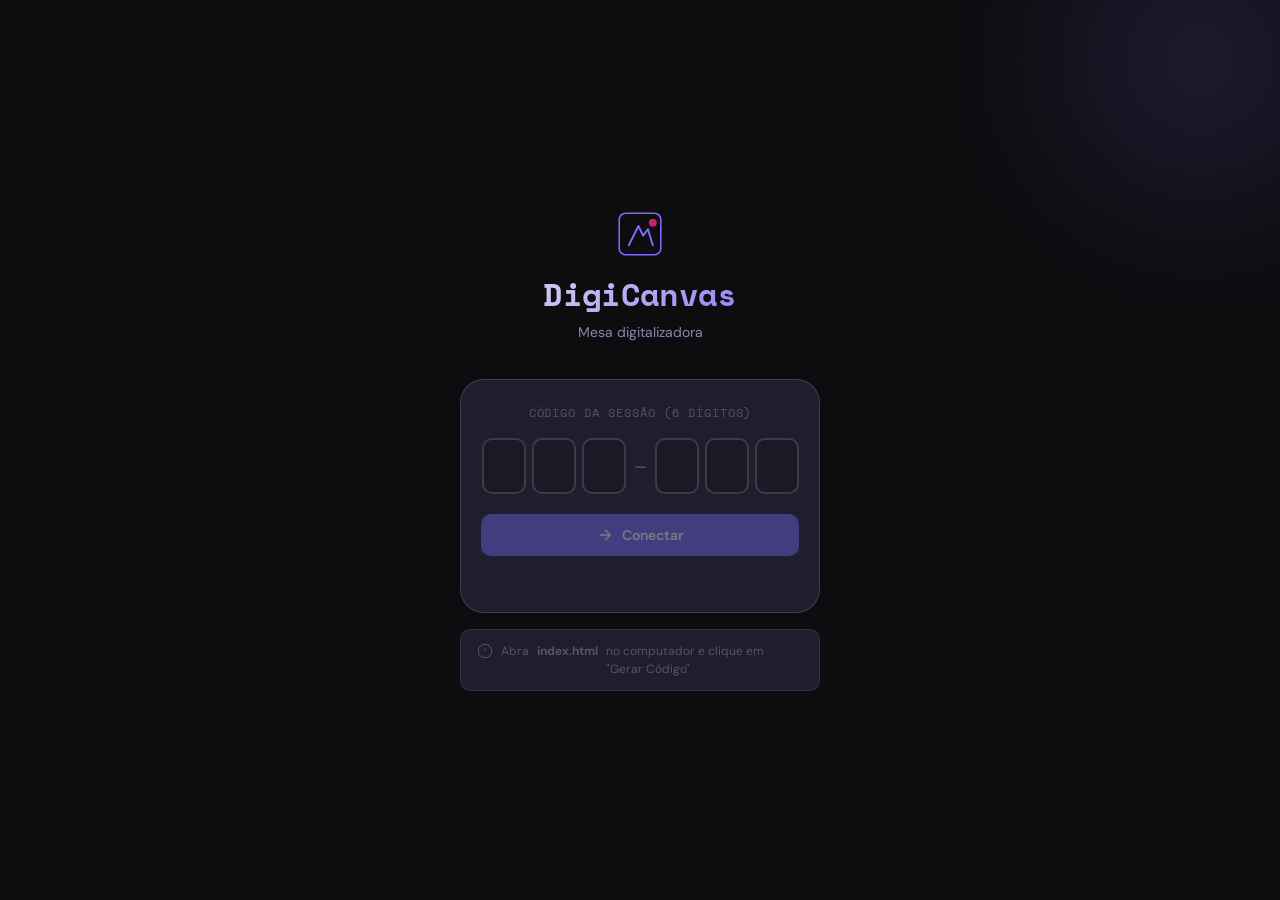
==== celular.html @ 3432f7b5 "v1" ====
<!DOCTYPE html>
<html lang="pt-BR">
<head>
  <meta charset="UTF-8" />
  <meta name="viewport" content="width=device-width, initial-scale=1.0, maximum-scale=1.0, user-scalable=no" />
  <meta name="apple-mobile-web-app-capable" content="yes" />
  <meta name="apple-mobile-web-app-status-bar-style" content="black-translucent" />
  <meta name="theme-color" content="#0d0d0f" />
  <title>DigiCanvas — Celular</title>
  <link rel="manifest" href="manifest.json" />
  <link rel="icon" type="image/png" href="icons/favicon-32.png" />
  <link rel="apple-touch-icon" href="icons/icon-192.png" />
  <link rel="stylesheet" href="css/shared.css" />
  <link rel="stylesheet" href="css/mobile.css" />
</head>
<body class="mobile-mode">

  <!-- ── TELA DE CONEXÃO ── -->
  <div id="screen-connect" class="screen active">
    <div class="mobile-bg">
      <div class="glow-orb orb-mobile"></div>
    </div>
    <div class="connect-content">
      <div class="logo-mark small">
        <svg viewBox="0 0 60 60" fill="none"><rect x="4" y="4" width="52" height="52" rx="8" stroke="var(--accent)" stroke-width="2"/><path d="M16 44 L28 20 L34 32 L40 24 L46 44" stroke="var(--accent)" stroke-width="2.5" stroke-linecap="round" stroke-linejoin="round"/><circle cx="46" cy="16" r="5" fill="var(--accent2)" opacity="0.8"/></svg>
      </div>
      <h1>DigiCanvas</h1>
      <p class="subtitle">Mesa digitalizadora</p>

      <div class="code-input-section">
        <label class="input-label">Código da sessão (6 dígitos)</label>
        <div class="code-inputs">
          <input type="text" maxlength="1" class="code-char" inputmode="numeric" pattern="[0-9]" />
          <input type="text" maxlength="1" class="code-char" inputmode="numeric" pattern="[0-9]" />
          <input type="text" maxlength="1" class="code-char" inputmode="numeric" pattern="[0-9]" />
          <span class="code-sep">–</span>
          <input type="text" maxlength="1" class="code-char" inputmode="numeric" pattern="[0-9]" />
          <input type="text" maxlength="1" class="code-char" inputmode="numeric" pattern="[0-9]" />
          <input type="text" maxlength="1" class="code-char" inputmode="numeric" pattern="[0-9]" />
        </div>

        <button id="btn-connect" class="btn-primary full" disabled>
          <svg viewBox="0 0 24 24" fill="none" stroke="currentColor" stroke-width="2"><path d="M5 12h14M12 5l7 7-7 7"/></svg>
          Conectar
        </button>

        <div id="connect-status" class="connect-status">
          <span id="connect-msg"></span>
        </div>
      </div>

      <div class="connect-note">
        <svg viewBox="0 0 24 24" fill="none" stroke="currentColor" stroke-width="1.5"><circle cx="12" cy="12" r="10"/><line x1="12" y1="8" x2="12" y2="12"/><line x1="12" y1="16" x2="12.01" y2="16"/></svg>
        Abra <strong>index.html</strong> no computador e clique em "Gerar Código"
      </div>
    </div>
  </div>

  <!-- ── TELA DE DESENHO ── -->
  <div id="screen-draw" class="screen">

    <!-- Top HUD -->
    <div id="mobile-hud">
      <div class="hud-left">
        <div id="mobile-status-dot" class="status-dot connected"></div>
        <span id="mobile-status-text">Conectado</span>
      </div>
      <div class="hud-center">
        <span id="mobile-mode-label">Desenho</span>
      </div>
      <div class="hud-right">
        <button id="btn-mobile-menu" class="icon-btn">
          <svg viewBox="0 0 24 24" fill="none" stroke="currentColor" stroke-width="2"><circle cx="12" cy="5" r="1"/><circle cx="12" cy="12" r="1"/><circle cx="12" cy="19" r="1"/></svg>
        </button>
      </div>
    </div>

    <!-- Canvas de desenho principal -->
    <canvas id="mobile-canvas"></canvas>

    <!-- Barra de ferramentas inferior -->
    <div id="mobile-toolbar">
      <div class="tool-row">
        <button class="mob-tool active" data-tool="pen" title="Caneta">
          <svg viewBox="0 0 24 24" fill="none" stroke="currentColor" stroke-width="2"><path d="M12 19l7-7 3 3-7 7-3-3z"/><path d="M18 13l-1.5-7.5L2 2l3.5 14.5L13 18l5-5z"/></svg>
        </button>
        <button class="mob-tool" data-tool="marker" title="Marcador">
          <svg viewBox="0 0 24 24" fill="none" stroke="currentColor" stroke-width="2"><path d="M3 17.25V21h3.75L17.81 9.94l-3.75-3.75L3 17.25z"/><path d="M20.71 7.04a1 1 0 0 0 0-1.41l-2.34-2.34a1 1 0 0 0-1.41 0l-1.83 1.83 3.75 3.75 1.83-1.83z"/></svg>
        </button>
        <button class="mob-tool" data-tool="eraser" title="Borracha">
          <svg viewBox="0 0 24 24" fill="none" stroke="currentColor" stroke-width="2"><path d="M20 20H7L3 16l10-10 7 7-3 4"/></svg>
        </button>
        <div class="separator-v"></div>
        <button class="mob-tool" data-tool="pan" title="Mover viewport" id="btn-pan-mode">
          <svg viewBox="0 0 24 24" fill="none" stroke="currentColor" stroke-width="2"><path d="M5 9l-3 3 3 3M9 5l3-3 3 3M15 19l-3 3-3-3M19 9l3 3-3 3M2 12h20M12 2v20"/></svg>
        </button>
      </div>

      <div class="options-row">
        <input type="color" id="mob-color" value="#e63946" />
        <div class="mob-sizes">
          <button class="mob-size active" data-size="2">·</button>
          <button class="mob-size" data-size="5">•</button>
          <button class="mob-size" data-size="10">●</button>
        </div>
        <button id="btn-mob-undo" class="icon-btn">
          <svg viewBox="0 0 24 24" fill="none" stroke="currentColor" stroke-width="2"><polyline points="9 14 4 9 9 4"/><path d="M20 20v-7a4 4 0 0 0-4-4H4"/></svg>
        </button>
        <button id="btn-mob-clear" class="icon-btn">
          <svg viewBox="0 0 24 24" fill="none" stroke="currentColor" stroke-width="2"><polyline points="3 6 5 6 21 6"/><path d="M19 6v14a2 2 0 0 1-2 2H7a2 2 0 0 1-2-2V6"/></svg>
        </button>
      </div>
    </div>

    <!-- Menu deslizante -->
    <div id="mobile-menu" class="side-menu hidden">
      <div class="menu-header">
        <span>Configurações</span>
        <button id="btn-close-menu" class="icon-btn">
          <svg viewBox="0 0 24 24" fill="none" stroke="currentColor" stroke-width="2"><line x1="18" y1="6" x2="6" y2="18"/><line x1="6" y1="6" x2="18" y2="18"/></svg>
        </button>
      </div>
      <div class="menu-body">
        <label class="toggle-row">
          <span>Haptic feedback</span>
          <input type="checkbox" id="toggle-haptic" checked />
          <span class="toggle-knob"></span>
        </label>
        <label class="toggle-row">
          <span>Modo palm-reject</span>
          <input type="checkbox" id="toggle-palm" checked />
          <span class="toggle-knob"></span>
        </label>
        <div class="menu-section">
          <span class="section-label">Sensibilidade pan</span>
          <input type="range" id="pan-sensitivity" min="0.3" max="2" step="0.1" value="1" />
        </div>
        <button id="btn-mob-disconnect" class="btn-danger full mt">Desconectar</button>
      </div>
    </div>

  </div>

  <script type="module" src="js/firebase-config.js"></script>
  <script type="module" src="js/signaling.js"></script>
  <script type="module" src="js/webrtc.js"></script>
  <script type="module" src="js/toast.js"></script>
  <script type="module" src="js/mobile.js"></script>
  <script>
    if ('serviceWorker' in navigator) {
      window.addEventListener('load', () => {
        navigator.serviceWorker.register('./service-worker.js')
          .then(reg => console.log('[PWA] Service Worker registrado:', reg.scope))
          .catch(err => console.warn('[PWA] SW falhou:', err));
      });
    }
  </script>
</body>
</html>
---- css/shared.css ----
/* ═══════════════════════════════════════
   DIGICANVAS — SHARED STYLES
   ═══════════════════════════════════════ */

@import url('https://fonts.googleapis.com/css2?family=Space+Mono:wght@400;700&family=DM+Sans:ital,opsz,wght@0,9..40,300;0,9..40,500;0,9..40,700;1,9..40,300&display=swap');

:root {
  --bg:          #0d0d0f;
  --bg-2:        #13131a;
  --bg-3:        #1a1a26;
  --surface:     #1e1e2e;
  --surface-2:   #252538;
  --border:      rgba(255,255,255,0.08);
  --border-2:    rgba(255,255,255,0.15);

  --text:        #e8e8f0;
  --text-dim:    #8888aa;
  --text-muted:  #55556a;

  --accent:      #7c6af7;
  --accent-glow: rgba(124,106,247,0.35);
  --accent2:     #f72585;
  --accent3:     #4cc9f0;

  --success:     #22d3a3;
  --danger:      #f7596a;
  --warning:     #f7c559;

  --radius:      10px;
  --radius-lg:   16px;
  --radius-xl:   24px;

  --font-mono:   'Space Mono', monospace;
  --font-sans:   'DM Sans', sans-serif;

  --shadow-sm:   0 2px 8px rgba(0,0,0,0.3);
  --shadow-md:   0 4px 24px rgba(0,0,0,0.4);
  --shadow-lg:   0 8px 48px rgba(0,0,0,0.5);

  --transition:  0.18s cubic-bezier(0.4, 0, 0.2, 1);
}

*, *::before, *::after {
  box-sizing: border-box;
  margin: 0;
  padding: 0;
  -webkit-tap-highlight-color: transparent;
}

html, body {
  height: 100%;
  overflow: hidden;
}

body {
  background: var(--bg);
  color: var(--text);
  font-family: var(--font-sans);
  font-size: 14px;
  line-height: 1.5;
}

/* ── SCREENS ── */
.screen {
  position: fixed;
  inset: 0;
  display: none;
  &.active { display: flex; }
}

/* ── LOGO ── */
.logo-mark {
  width: 72px;
  height: 72px;
  margin: 0 auto 20px;
  &.small { width: 48px; height: 48px; margin-bottom: 12px; }
  svg { width: 100%; height: 100%; }
}

/* ── BUTTONS ── */
.btn-primary {
  display: inline-flex;
  align-items: center;
  justify-content: center;
  gap: 8px;
  padding: 12px 24px;
  background: var(--accent);
  color: #fff;
  border: none;
  border-radius: var(--radius);
  font-family: var(--font-sans);
  font-size: 14px;
  font-weight: 600;
  cursor: pointer;
  transition: var(--transition);
  text-decoration: none;
  white-space: nowrap;
  svg { width: 18px; height: 18px; flex-shrink: 0; }

  &:hover { background: #9480ff; box-shadow: 0 0 20px var(--accent-glow); }
  &:active { transform: scale(0.97); }
  &:disabled { opacity: 0.4; cursor: not-allowed; }
  &.full { width: 100%; }
}

.btn-secondary {
  display: inline-flex;
  align-items: center;
  justify-content: center;
  gap: 8px;
  padding: 12px 24px;
  background: var(--surface);
  color: var(--text);
  border: 1px solid var(--border-2);
  border-radius: var(--radius);
  font-family: var(--font-sans);
  font-size: 14px;
  font-weight: 500;
  cursor: pointer;
  transition: var(--transition);

  &:hover { background: var(--surface-2); border-color: var(--accent); }
  &:active { transform: scale(0.97); }
}

.btn-danger {
  display: inline-flex;
  align-items: center;
  justify-content: center;
  gap: 8px;
  padding: 10px 20px;
  background: rgba(247,89,106,0.15);
  color: var(--danger);
  border: 1px solid rgba(247,89,106,0.3);
  border-radius: var(--radius);
  font-family: var(--font-sans);
  font-size: 13px;
  font-weight: 600;
  cursor: pointer;
  transition: var(--transition);

  &:hover { background: rgba(247,89,106,0.25); }
  &.full { width: 100%; }
  &.small { padding: 7px 14px; font-size: 12px; }
}

.icon-btn {
  display: inline-flex;
  align-items: center;
  justify-content: center;
  width: 36px;
  height: 36px;
  background: transparent;
  border: none;
  border-radius: var(--radius);
  color: var(--text-dim);
  cursor: pointer;
  transition: var(--transition);
  flex-shrink: 0;
  svg { width: 18px; height: 18px; }

  &:hover { background: var(--surface); color: var(--text); }
  &:active { transform: scale(0.92); }
}

/* ── STATUS DOT ── */
.status-dot {
  width: 8px;
  height: 8px;
  border-radius: 50%;
  flex-shrink: 0;

  &.connected {
    background: var(--success);
    box-shadow: 0 0 8px var(--success);
    animation: pulse-dot 2s infinite;
  }
  &.disconnected { background: var(--text-muted); }
  &.connecting {
    background: var(--warning);
    animation: pulse-dot 0.8s infinite;
  }
}

@keyframes pulse-dot {
  0%, 100% { opacity: 1; }
  50%       { opacity: 0.4; }
}

/* ── TOGGLE ── */
.toggle-row {
  display: flex;
  align-items: center;
  gap: 10px;
  cursor: pointer;
  padding: 8px 0;

  input[type="checkbox"] { display: none; }

  .toggle-knob {
    position: relative;
    width: 36px;
    height: 20px;
    background: var(--surface-2);
    border-radius: 10px;
    border: 1px solid var(--border);
    transition: var(--transition);
    flex-shrink: 0;
    margin-left: auto;

    &::after {
      content: '';
      position: absolute;
      top: 2px;
      left: 2px;
      width: 14px;
      height: 14px;
      background: var(--text-muted);
      border-radius: 50%;
      transition: var(--transition);
    }
  }

  input:checked + .toggle-knob {
    background: var(--accent);
    border-color: var(--accent);
    &::after { transform: translateX(16px); background: #fff; }
  }
}

/* ── WELCOME BG EFFECTS ── */
.welcome-bg, .mobile-bg {
  position: absolute;
  inset: 0;
  pointer-events: none;
  overflow: hidden;
}

.glow-orb {
  position: absolute;
  border-radius: 50%;
  filter: blur(80px);
  opacity: 0.2;
}

.orb-1 {
  width: 400px;
  height: 400px;
  background: var(--accent);
  top: -100px;
  right: -100px;
}

.orb-2 {
  width: 300px;
  height: 300px;
  background: var(--accent2);
  bottom: -80px;
  left: -80px;
}

.orb-mobile {
  width: 280px;
  height: 280px;
  background: var(--accent);
  top: -80px;
  right: -60px;
  opacity: 0.15;
}

.grid-lines {
  position: absolute;
  inset: 0;
  background-image:
    linear-gradient(var(--border) 1px, transparent 1px),
    linear-gradient(90deg, var(--border) 1px, transparent 1px);
  background-size: 40px 40px;
  mask-image: radial-gradient(ellipse at center, transparent 0%, black 100%);
}

/* ── SEPARATOR ── */
.separator {
  width: 1px;
  height: 24px;
  background: var(--border);
  flex-shrink: 0;
}

.separator-v {
  height: 1px;
  width: 24px;
  background: var(--border);
  flex-shrink: 0;
  align-self: center;
}

/* ── SCROLLBARS ── */
::-webkit-scrollbar { width: 6px; height: 6px; }
::-webkit-scrollbar-track { background: transparent; }
::-webkit-scrollbar-thumb { background: var(--surface-2); border-radius: 3px; }
::-webkit-scrollbar-thumb:hover { background: var(--text-muted); }

/* ── CODE DISPLAY ── */
.code-display {
  margin-top: 20px;
  padding: 20px;
  background: var(--surface);
  border: 1px solid var(--border-2);
  border-radius: var(--radius-lg);
  text-align: center;

  &.hidden { display: none; }
}

.code-label {
  font-size: 11px;
  text-transform: uppercase;
  letter-spacing: 0.1em;
  color: var(--text-muted);
  display: block;
  margin-bottom: 12px;
}

#code-digits {
  display: flex;
  gap: 8px;
  justify-content: center;
  margin-bottom: 10px;

  .digit {
    width: 40px;
    height: 52px;
    background: var(--bg-3);
    border: 1px solid var(--border-2);
    border-radius: var(--radius);
    display: flex;
    align-items: center;
    justify-content: center;
    font-family: var(--font-mono);
    font-size: 24px;
    font-weight: 700;
    color: var(--accent);
    animation: digit-pop 0.3s ease backwards;
  }
}

@keyframes digit-pop {
  from { transform: scale(0.7); opacity: 0; }
  to   { transform: scale(1); opacity: 1; }
}

.code-hint {
  font-size: 12px;
  color: var(--text-muted);
}

/* ── UTILITIES ── */
.hidden { display: none !important; }
.mt { margin-top: 16px; }

/* ── QR CODE ── */
#code-qr {
  margin-top: 14px;
  display: flex;
  justify-content: center;

  img, canvas {
    border-radius: 8px;
    border: 3px solid var(--surface-2);
    display: block;
  }
}

.code-qr-label {
  font-size: 11px;
  color: var(--text-muted);
  text-align: center;
  margin-top: 6px;
}

/* ── LOADING SPINNER ── */
.spinner {
  display: inline-block;
  width: 16px;
  height: 16px;
  border: 2px solid rgba(124,106,247,0.3);
  border-top-color: var(--accent);
  border-radius: 50%;
  animation: spin 0.7s linear infinite;
  flex-shrink: 0;
}

@keyframes spin {
  to { transform: rotate(360deg); }
}

/* ── TOAST NOTIFICATION ── */
#toast-container {
  position: fixed;
  bottom: 24px;
  left: 50%;
  transform: translateX(-50%);
  z-index: 9999;
  display: flex;
  flex-direction: column;
  gap: 8px;
  pointer-events: none;
}

.toast {
  padding: 10px 18px;
  border-radius: var(--radius);
  font-size: 13px;
  font-weight: 500;
  background: var(--surface-2);
  border: 1px solid var(--border-2);
  color: var(--text);
  box-shadow: var(--shadow-md);
  animation: toast-in 0.25s ease, toast-out 0.3s ease 2.7s forwards;
  white-space: nowrap;

  &.success { border-color: var(--success); color: var(--success); }
  &.error   { border-color: var(--danger);  color: var(--danger);  }
  &.info    { border-color: var(--accent);  color: var(--accent);  }
}

@keyframes toast-in {
  from { opacity: 0; transform: translateY(12px); }
  to   { opacity: 1; transform: translateY(0);    }
}

@keyframes toast-out {
  to { opacity: 0; transform: translateY(-8px); }
}
---- css/mobile.css ----
/* ═══════════════════════════════════════
   DIGICANVAS — MOBILE STYLES
   ═══════════════════════════════════════ */

/* ── CONNECT SCREEN ── */
#screen-connect {
  flex-direction: column;
  align-items: center;
  justify-content: center;
  background: var(--bg);
  padding: 24px;
}

.connect-content {
  position: relative;
  z-index: 1;
  width: 100%;
  max-width: 360px;
  text-align: center;
}

.connect-content h1 {
  font-family: var(--font-mono);
  font-size: 32px;
  font-weight: 700;
  letter-spacing: -0.02em;
  background: linear-gradient(135deg, var(--text) 0%, var(--accent) 100%);
  -webkit-background-clip: text;
  -webkit-text-fill-color: transparent;
  background-clip: text;
  margin-bottom: 4px;
}

.connect-content .subtitle {
  color: var(--text-dim);
  font-size: 14px;
  margin-bottom: 36px;
}

.code-input-section {
  background: var(--surface);
  border: 1px solid var(--border-2);
  border-radius: var(--radius-xl);
  padding: 24px 20px;
  margin-bottom: 16px;
}

.input-label {
  display: block;
  font-size: 12px;
  text-transform: uppercase;
  letter-spacing: 0.08em;
  color: var(--text-muted);
  margin-bottom: 16px;
  font-family: var(--font-mono);
}

.code-inputs {
  display: flex;
  align-items: center;
  justify-content: center;
  gap: 6px;
  margin-bottom: 20px;
}

.code-char {
  width: 44px;
  height: 56px;
  background: var(--bg-3);
  border: 2px solid var(--border-2);
  border-radius: var(--radius);
  color: var(--text);
  font-family: var(--font-mono);
  font-size: 26px;
  font-weight: 700;
  text-align: center;
  outline: none;
  transition: var(--transition);
  caret-color: var(--accent);
  -webkit-appearance: none;

  &:focus {
    border-color: var(--accent);
    background: var(--bg-2);
    box-shadow: 0 0 16px var(--accent-glow);
  }

  &.filled {
    border-color: rgba(124,106,247,0.5);
    color: var(--accent);
  }
}

.code-sep {
  color: var(--text-muted);
  font-size: 20px;
  margin: 0 2px;
}

.connect-status {
  margin-top: 12px;
  min-height: 20px;
  font-size: 13px;
  text-align: center;
  color: var(--text-dim);

  &.error #connect-msg { color: var(--danger); }
  &.connecting #connect-msg { color: var(--warning); }
  &.success #connect-msg { color: var(--success); }
}

.connect-note {
  display: flex;
  align-items: flex-start;
  gap: 8px;
  font-size: 12px;
  color: var(--text-muted);
  text-align: left;
  padding: 12px 16px;
  background: var(--surface);
  border-radius: var(--radius);
  border: 1px solid var(--border);
  line-height: 1.5;

  svg { width: 16px; height: 16px; flex-shrink: 0; margin-top: 1px; }
}

/* ── DRAW SCREEN ── */
#screen-draw {
  flex-direction: column;
  background: var(--bg);
  overflow: hidden;
}

#mobile-canvas {
  position: absolute;
  inset: 0;
  width: 100%;
  height: 100%;
  touch-action: none;
  cursor: crosshair;
  z-index: 1;
}

/* ── HUD ── */
#mobile-hud {
  position: relative;
  z-index: 10;
  display: flex;
  align-items: center;
  justify-content: space-between;
  padding: 0 16px;
  height: 52px;
  background: rgba(13,13,15,0.8);
  backdrop-filter: blur(20px);
  -webkit-backdrop-filter: blur(20px);
  border-bottom: 1px solid var(--border);
  flex-shrink: 0;
}

.hud-left, .hud-right {
  display: flex;
  align-items: center;
  gap: 8px;
  width: 80px;
}

.hud-right { justify-content: flex-end; }

.hud-center {
  flex: 1;
  text-align: center;
  font-size: 13px;
  font-weight: 600;
  color: var(--text-dim);
  font-family: var(--font-mono);
}

#mobile-status-text {
  font-size: 12px;
  color: var(--text-muted);
}

/* ── BOTTOM TOOLBAR ── */
#mobile-toolbar {
  position: relative;
  z-index: 10;
  background: rgba(13,13,15,0.9);
  backdrop-filter: blur(20px);
  -webkit-backdrop-filter: blur(20px);
  border-top: 1px solid var(--border);
  padding: 10px 16px;
  padding-bottom: max(10px, env(safe-area-inset-bottom));
  flex-shrink: 0;
}

.tool-row {
  display: flex;
  align-items: center;
  justify-content: center;
  gap: 8px;
  margin-bottom: 10px;
}

.options-row {
  display: flex;
  align-items: center;
  justify-content: center;
  gap: 12px;
}

.mob-tool {
  display: flex;
  align-items: center;
  justify-content: center;
  width: 48px;
  height: 48px;
  border: none;
  border-radius: var(--radius);
  background: var(--surface);
  color: var(--text-dim);
  cursor: pointer;
  transition: var(--transition);
  border: 1px solid transparent;
  svg { width: 22px; height: 22px; pointer-events: none; }

  &:active { transform: scale(0.88); }

  &.active {
    background: var(--accent);
    color: #fff;
    border-color: rgba(255,255,255,0.15);
    box-shadow: 0 0 16px var(--accent-glow);
  }
}

#mob-color {
  width: 40px;
  height: 40px;
  border: 2px solid var(--border-2);
  border-radius: var(--radius);
  padding: 3px;
  background: var(--surface);
  cursor: pointer;
}

.mob-sizes {
  display: flex;
  gap: 4px;
  background: var(--surface);
  border-radius: var(--radius);
  padding: 4px;
  border: 1px solid var(--border);
}

.mob-size {
  width: 36px;
  height: 36px;
  border: none;
  border-radius: 6px;
  background: transparent;
  color: var(--text-muted);
  font-size: 20px;
  cursor: pointer;
  display: flex;
  align-items: center;
  justify-content: center;
  transition: var(--transition);
  line-height: 1;

  &:active { transform: scale(0.88); }
  &.active { background: var(--surface-2); color: var(--text); }
}

/* ── SIDE MENU ── */
.side-menu {
  position: absolute;
  top: 0;
  right: 0;
  bottom: 0;
  width: 280px;
  background: var(--bg-2);
  border-left: 1px solid var(--border);
  z-index: 20;
  display: flex;
  flex-direction: column;
  transform: translateX(100%);
  transition: transform 0.3s cubic-bezier(0.4, 0, 0.2, 1);

  &:not(.hidden) { transform: translateX(0); }
}

.menu-header {
  display: flex;
  align-items: center;
  justify-content: space-between;
  padding: 16px;
  border-bottom: 1px solid var(--border);
  font-size: 15px;
  font-weight: 600;
  color: var(--text);
}

.menu-body {
  flex: 1;
  overflow-y: auto;
  padding: 16px;
  display: flex;
  flex-direction: column;
  gap: 4px;
}

.menu-section {
  padding: 12px 0;
  display: flex;
  flex-direction: column;
  gap: 8px;

  .section-label {
    font-size: 12px;
    color: var(--text-muted);
    font-family: var(--font-mono);
    text-transform: uppercase;
    letter-spacing: 0.08em;
  }

  input[type="range"] {
    width: 100%;
    accent-color: var(--accent);
    height: 6px;
  }
}
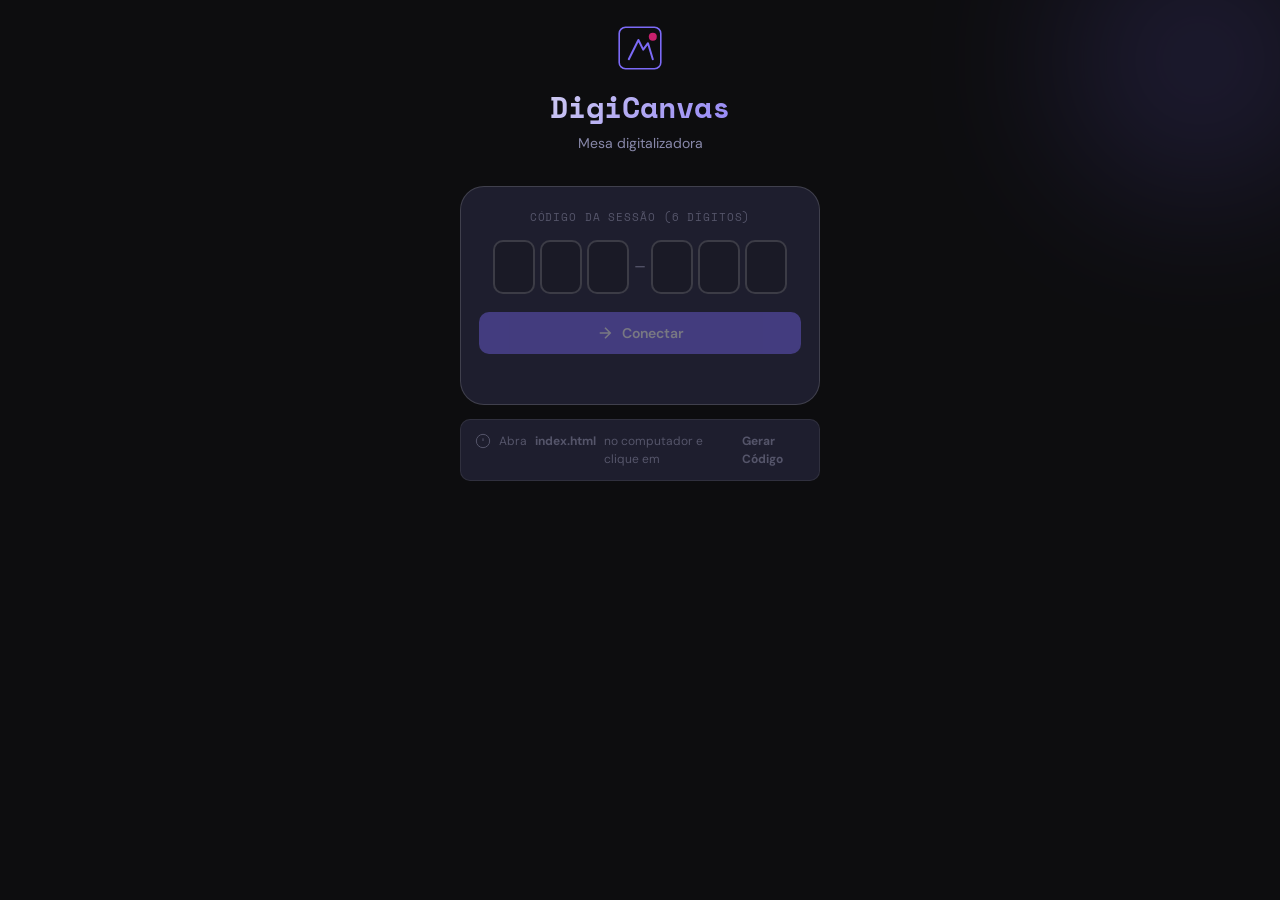
==== commit c8b45e9b: "v1,1" ====
--- a/celular.html
+++ b/celular.html
@@ -1,12 +1,12 @@
 <!DOCTYPE html>
-<html lang="pt-BR">
+<html lang="pt-BR" data-theme="dark">
 <head>
   <meta charset="UTF-8" />
   <meta name="viewport" content="width=device-width, initial-scale=1.0, maximum-scale=1.0, user-scalable=no" />
   <meta name="apple-mobile-web-app-capable" content="yes" />
   <meta name="apple-mobile-web-app-status-bar-style" content="black-translucent" />
   <meta name="theme-color" content="#0d0d0f" />
-  <title>DigiCanvas — Celular</title>
+  <title>DigiCanvas</title>
   <link rel="manifest" href="manifest.json" />
   <link rel="icon" type="image/png" href="icons/favicon-32.png" />
   <link rel="apple-touch-icon" href="icons/icon-192.png" />
@@ -15,145 +15,204 @@
 </head>
 <body class="mobile-mode">
 
-  <!-- ── TELA DE CONEXÃO ── -->
-  <div id="screen-connect" class="screen active">
-    <div class="mobile-bg">
-      <div class="glow-orb orb-mobile"></div>
-    </div>
-    <div class="connect-content">
-      <div class="logo-mark small">
-        <svg viewBox="0 0 60 60" fill="none"><rect x="4" y="4" width="52" height="52" rx="8" stroke="var(--accent)" stroke-width="2"/><path d="M16 44 L28 20 L34 32 L40 24 L46 44" stroke="var(--accent)" stroke-width="2.5" stroke-linecap="round" stroke-linejoin="round"/><circle cx="46" cy="16" r="5" fill="var(--accent2)" opacity="0.8"/></svg>
-      </div>
-      <h1>DigiCanvas</h1>
-      <p class="subtitle">Mesa digitalizadora</p>
-
-      <div class="code-input-section">
-        <label class="input-label">Código da sessão (6 dígitos)</label>
-        <div class="code-inputs">
-          <input type="text" maxlength="1" class="code-char" inputmode="numeric" pattern="[0-9]" />
-          <input type="text" maxlength="1" class="code-char" inputmode="numeric" pattern="[0-9]" />
-          <input type="text" maxlength="1" class="code-char" inputmode="numeric" pattern="[0-9]" />
-          <span class="code-sep">–</span>
-          <input type="text" maxlength="1" class="code-char" inputmode="numeric" pattern="[0-9]" />
-          <input type="text" maxlength="1" class="code-char" inputmode="numeric" pattern="[0-9]" />
-          <input type="text" maxlength="1" class="code-char" inputmode="numeric" pattern="[0-9]" />
-        </div>
-
-        <button id="btn-connect" class="btn-primary full" disabled>
-          <svg viewBox="0 0 24 24" fill="none" stroke="currentColor" stroke-width="2"><path d="M5 12h14M12 5l7 7-7 7"/></svg>
-          Conectar
-        </button>
-
-        <div id="connect-status" class="connect-status">
-          <span id="connect-msg"></span>
-        </div>
-      </div>
-
-      <div class="connect-note">
-        <svg viewBox="0 0 24 24" fill="none" stroke="currentColor" stroke-width="1.5"><circle cx="12" cy="12" r="10"/><line x1="12" y1="8" x2="12" y2="12"/><line x1="12" y1="16" x2="12.01" y2="16"/></svg>
-        Abra <strong>index.html</strong> no computador e clique em "Gerar Código"
-      </div>
-    </div>
-  </div>
-
-  <!-- ── TELA DE DESENHO ── -->
-  <div id="screen-draw" class="screen">
-
-    <!-- Top HUD -->
-    <div id="mobile-hud">
-      <div class="hud-left">
-        <div id="mobile-status-dot" class="status-dot connected"></div>
-        <span id="mobile-status-text">Conectado</span>
-      </div>
-      <div class="hud-center">
-        <span id="mobile-mode-label">Desenho</span>
-      </div>
-      <div class="hud-right">
-        <button id="btn-mobile-menu" class="icon-btn">
-          <svg viewBox="0 0 24 24" fill="none" stroke="currentColor" stroke-width="2"><circle cx="12" cy="5" r="1"/><circle cx="12" cy="12" r="1"/><circle cx="12" cy="19" r="1"/></svg>
-        </button>
-      </div>
-    </div>
-
-    <!-- Canvas de desenho principal -->
-    <canvas id="mobile-canvas"></canvas>
-
-    <!-- Barra de ferramentas inferior -->
-    <div id="mobile-toolbar">
-      <div class="tool-row">
-        <button class="mob-tool active" data-tool="pen" title="Caneta">
-          <svg viewBox="0 0 24 24" fill="none" stroke="currentColor" stroke-width="2"><path d="M12 19l7-7 3 3-7 7-3-3z"/><path d="M18 13l-1.5-7.5L2 2l3.5 14.5L13 18l5-5z"/></svg>
-        </button>
-        <button class="mob-tool" data-tool="marker" title="Marcador">
-          <svg viewBox="0 0 24 24" fill="none" stroke="currentColor" stroke-width="2"><path d="M3 17.25V21h3.75L17.81 9.94l-3.75-3.75L3 17.25z"/><path d="M20.71 7.04a1 1 0 0 0 0-1.41l-2.34-2.34a1 1 0 0 0-1.41 0l-1.83 1.83 3.75 3.75 1.83-1.83z"/></svg>
-        </button>
-        <button class="mob-tool" data-tool="eraser" title="Borracha">
-          <svg viewBox="0 0 24 24" fill="none" stroke="currentColor" stroke-width="2"><path d="M20 20H7L3 16l10-10 7 7-3 4"/></svg>
-        </button>
-        <div class="separator-v"></div>
-        <button class="mob-tool" data-tool="pan" title="Mover viewport" id="btn-pan-mode">
-          <svg viewBox="0 0 24 24" fill="none" stroke="currentColor" stroke-width="2"><path d="M5 9l-3 3 3 3M9 5l3-3 3 3M15 19l-3 3-3-3M19 9l3 3-3 3M2 12h20M12 2v20"/></svg>
-        </button>
-      </div>
-
-      <div class="options-row">
-        <input type="color" id="mob-color" value="#e63946" />
-        <div class="mob-sizes">
-          <button class="mob-size active" data-size="2">·</button>
-          <button class="mob-size" data-size="5">•</button>
-          <button class="mob-size" data-size="10">●</button>
-        </div>
-        <button id="btn-mob-undo" class="icon-btn">
-          <svg viewBox="0 0 24 24" fill="none" stroke="currentColor" stroke-width="2"><polyline points="9 14 4 9 9 4"/><path d="M20 20v-7a4 4 0 0 0-4-4H4"/></svg>
-        </button>
-        <button id="btn-mob-clear" class="icon-btn">
-          <svg viewBox="0 0 24 24" fill="none" stroke="currentColor" stroke-width="2"><polyline points="3 6 5 6 21 6"/><path d="M19 6v14a2 2 0 0 1-2 2H7a2 2 0 0 1-2-2V6"/></svg>
-        </button>
-      </div>
-    </div>
-
-    <!-- Menu deslizante -->
-    <div id="mobile-menu" class="side-menu hidden">
-      <div class="menu-header">
-        <span>Configurações</span>
-        <button id="btn-close-menu" class="icon-btn">
-          <svg viewBox="0 0 24 24" fill="none" stroke="currentColor" stroke-width="2"><line x1="18" y1="6" x2="6" y2="18"/><line x1="6" y1="6" x2="18" y2="18"/></svg>
-        </button>
-      </div>
-      <div class="menu-body">
+<!-- ═══════════════════ TELA DE CONEXÃO ═════════════════════ -->
+<div id="screen-connect" class="screen active">
+  <div class="mobile-bg">
+    <div class="glow-orb orb-mobile"></div>
+  </div>
+  <div class="connect-content">
+    <div class="logo-mark small">
+      <svg viewBox="0 0 60 60" fill="none"><rect x="4" y="4" width="52" height="52" rx="8" stroke="var(--accent)" stroke-width="2"/><path d="M16 44 L28 20 L34 32 L40 24 L46 44" stroke="var(--accent)" stroke-width="2.5" stroke-linecap="round" stroke-linejoin="round"/><circle cx="46" cy="16" r="5" fill="var(--accent2)" opacity="0.8"/></svg>
+    </div>
+    <h1>DigiCanvas</h1>
+    <p class="subtitle">Mesa digitalizadora</p>
+
+    <div class="code-input-section">
+      <label class="input-label">Código da sessão (6 dígitos)</label>
+      <div class="code-inputs">
+        <input type="text" maxlength="1" class="code-char" inputmode="numeric" pattern="[0-9]" autocomplete="off" />
+        <input type="text" maxlength="1" class="code-char" inputmode="numeric" pattern="[0-9]" autocomplete="off" />
+        <input type="text" maxlength="1" class="code-char" inputmode="numeric" pattern="[0-9]" autocomplete="off" />
+        <span class="code-sep">–</span>
+        <input type="text" maxlength="1" class="code-char" inputmode="numeric" pattern="[0-9]" autocomplete="off" />
+        <input type="text" maxlength="1" class="code-char" inputmode="numeric" pattern="[0-9]" autocomplete="off" />
+        <input type="text" maxlength="1" class="code-char" inputmode="numeric" pattern="[0-9]" autocomplete="off" />
+      </div>
+      <button id="btn-connect" class="btn-primary full" disabled>
+        <svg viewBox="0 0 24 24" fill="none" stroke="currentColor" stroke-width="2"><path d="M5 12h14M12 5l7 7-7 7"/></svg>
+        Conectar
+      </button>
+      <div id="connect-status" class="connect-status">
+        <span id="connect-msg"></span>
+      </div>
+    </div>
+
+    <div class="connect-note">
+      <svg viewBox="0 0 24 24" fill="none" stroke="currentColor" stroke-width="1.5"><circle cx="12" cy="12" r="10"/><line x1="12" y1="8" x2="12" y2="12"/><line x1="12" y1="16" x2="12.01" y2="16"/></svg>
+      Abra <strong>index.html</strong> no computador e clique em <strong>Gerar Código</strong>
+    </div>
+  </div>
+</div>
+
+<!-- ═══════════════════ TELA DE DESENHO ═════════════════════ -->
+<div id="screen-draw" class="screen">
+
+  <!-- HUD topo -->
+  <div id="mobile-hud">
+    <div class="hud-left">
+      <div id="mobile-status-dot" class="status-dot connected"></div>
+      <span id="mobile-status-text" class="hud-status">Conectado</span>
+    </div>
+    <div class="hud-center">
+      <span id="mobile-mode-label" class="hud-mode">Desenho</span>
+    </div>
+    <div class="hud-right">
+      <button id="btn-mobile-menu" class="icon-btn" aria-label="Menu">
+        <svg viewBox="0 0 24 24" fill="none" stroke="currentColor" stroke-width="2"><circle cx="12" cy="5" r="1"/><circle cx="12" cy="12" r="1"/><circle cx="12" cy="19" r="1"/></svg>
+      </button>
+    </div>
+  </div>
+
+  <!-- Canvases sobrepostos -->
+  <canvas id="grid-canvas-mob" style="pointer-events:none;z-index:2;position:absolute;"></canvas>
+  <canvas id="mobile-canvas" style="z-index:3;position:absolute;touch-action:none;"></canvas>
+
+  <!-- ══ TOOLBAR INFERIOR MODERNA ══ -->
+  <div id="mobile-toolbar">
+
+    <!-- Linha 1: ferramentas -->
+    <div class="toolbar-row tools-row">
+      <button class="mob-tool active" data-tool="pen" aria-label="Caneta">
+        <svg viewBox="0 0 24 24" fill="none" stroke="currentColor" stroke-width="2"><path d="M12 19l7-7 3 3-7 7-3-3z"/><path d="M18 13l-1.5-7.5L2 2l3.5 14.5L13 18l5-5z"/></svg>
+        <span>Caneta</span>
+      </button>
+      <button class="mob-tool" data-tool="marker" aria-label="Marcador">
+        <svg viewBox="0 0 24 24" fill="none" stroke="currentColor" stroke-width="2"><path d="M3 17.25V21h3.75L17.81 9.94l-3.75-3.75L3 17.25z"/><path d="M20.71 7.04a1 1 0 0 0 0-1.41l-2.34-2.34a1 1 0 0 0-1.41 0l-1.83 1.83 3.75 3.75 1.83-1.83z"/></svg>
+        <span>Marcador</span>
+      </button>
+      <button class="mob-tool" data-tool="highlighter" aria-label="Marca-texto">
+        <svg viewBox="0 0 24 24" fill="none" stroke="currentColor" stroke-width="2"><path d="M9 3L5 21"/><path d="M15 3l4 18"/><path d="M3 9h18"/><path d="M3 15h18"/></svg>
+        <span>Marca-texto</span>
+      </button>
+      <button class="mob-tool" data-tool="eraser" aria-label="Borracha">
+        <svg viewBox="0 0 24 24" fill="none" stroke="currentColor" stroke-width="2"><path d="M20 20H7L3 16l10-10 7 7-3 4"/><path d="M7 20l4-4"/></svg>
+        <span>Borracha</span>
+      </button>
+      <div class="tool-divider"></div>
+      <button class="mob-tool" data-tool="pan" id="btn-pan-mode" aria-label="Navegar">
+        <svg viewBox="0 0 24 24" fill="none" stroke="currentColor" stroke-width="2"><path d="M5 9l-3 3 3 3M9 5l3-3 3 3M15 19l-3 3-3-3M19 9l3 3-3 3M2 12h20M12 2v20"/></svg>
+        <span>Navegar</span>
+      </button>
+    </div>
+
+    <!-- Linha 2: cores + espessura + ações -->
+    <div class="toolbar-row options-row">
+
+      <!-- Cores rápidas -->
+      <div class="quick-colors">
+        <button class="quick-color active" data-color="#e63946" style="--c:#e63946" title="Vermelho"></button>
+        <button class="quick-color" data-color="#4cc9f0"  style="--c:#4cc9f0"  title="Azul"></button>
+        <button class="quick-color" data-color="#2dc653"  style="--c:#2dc653"  title="Verde"></button>
+        <button class="quick-color" data-color="#f7c559"  style="--c:#f7c559"  title="Amarelo"></button>
+        <button class="quick-color" data-color="#ffffff"  style="--c:#ffffff"  title="Branco"></button>
+        <button class="quick-color" data-color="#000000"  style="--c:#000000"  title="Preto"></button>
+        <input type="color" id="mob-color" value="#e63946" title="Cor personalizada" />
+      </div>
+
+      <div class="options-divider"></div>
+
+      <!-- Espessuras -->
+      <div class="mob-sizes">
+        <button class="mob-size active" data-size="2"  title="Fino"><span class="size-dot" style="--s:2px"></span></button>
+        <button class="mob-size"        data-size="4"  title="Médio"><span class="size-dot" style="--s:4px"></span></button>
+        <button class="mob-size"        data-size="8"  title="Grosso"><span class="size-dot" style="--s:8px"></span></button>
+        <button class="mob-size"        data-size="16" title="Extra grosso"><span class="size-dot" style="--s:12px"></span></button>
+      </div>
+
+      <div class="options-divider"></div>
+
+      <!-- Ações -->
+      <button id="btn-mob-undo" class="action-btn" title="Desfazer">
+        <svg viewBox="0 0 24 24" fill="none" stroke="currentColor" stroke-width="2"><polyline points="9 14 4 9 9 4"/><path d="M20 20v-7a4 4 0 0 0-4-4H4"/></svg>
+      </button>
+      <button id="btn-mob-clear" class="action-btn" title="Limpar">
+        <svg viewBox="0 0 24 24" fill="none" stroke="currentColor" stroke-width="2"><polyline points="3 6 5 6 21 6"/><path d="M19 6v14a2 2 0 0 1-2 2H7a2 2 0 0 1-2-2V6"/></svg>
+      </button>
+
+    </div>
+  </div>
+
+  <!-- ══ MENU LATERAL ══ -->
+  <div id="mobile-menu" class="side-menu hidden">
+    <div class="menu-header">
+      <span>Configurações</span>
+      <button id="btn-close-menu" class="icon-btn"><svg viewBox="0 0 24 24" fill="none" stroke="currentColor" stroke-width="2"><line x1="18" y1="6" x2="6" y2="18"/><line x1="6" y1="6" x2="18" y2="18"/></svg></button>
+    </div>
+    <div class="menu-body">
+
+      <div class="menu-group">
+        <div class="menu-group-title">Desenho</div>
         <label class="toggle-row">
           <span>Haptic feedback</span>
-          <input type="checkbox" id="toggle-haptic" checked />
-          <span class="toggle-knob"></span>
-        </label>
-        <label class="toggle-row">
-          <span>Modo palm-reject</span>
-          <input type="checkbox" id="toggle-palm" checked />
-          <span class="toggle-knob"></span>
-        </label>
-        <div class="menu-section">
-          <span class="section-label">Sensibilidade pan</span>
+          <input type="checkbox" id="toggle-haptic" checked /><span class="toggle-knob"></span>
+        </label>
+        <label class="toggle-row">
+          <span>Palm reject</span>
+          <input type="checkbox" id="toggle-palm" checked /><span class="toggle-knob"></span>
+        </label>
+      </div>
+
+      <div class="menu-group">
+        <div class="menu-group-title">Viewport</div>
+        <label class="toggle-row">
+          <span>🔒 Travar zoom</span>
+          <input type="checkbox" id="toggle-zoom-lock" /><span class="toggle-knob"></span>
+        </label>
+        <label class="toggle-row">
+          <span>Grade de referência</span>
+          <input type="checkbox" id="toggle-grid-mob" /><span class="toggle-knob"></span>
+        </label>
+        <div class="menu-field">
+          <label>Sensibilidade pan</label>
           <input type="range" id="pan-sensitivity" min="0.3" max="2" step="0.1" value="1" />
         </div>
-        <button id="btn-mob-disconnect" class="btn-danger full mt">Desconectar</button>
-      </div>
-    </div>
-
-  </div>
-
-  <script type="module" src="js/firebase-config.js"></script>
-  <script type="module" src="js/signaling.js"></script>
-  <script type="module" src="js/webrtc.js"></script>
-  <script type="module" src="js/toast.js"></script>
-  <script type="module" src="js/mobile.js"></script>
-  <script>
-    if ('serviceWorker' in navigator) {
-      window.addEventListener('load', () => {
-        navigator.serviceWorker.register('./service-worker.js')
-          .then(reg => console.log('[PWA] Service Worker registrado:', reg.scope))
-          .catch(err => console.warn('[PWA] SW falhou:', err));
-      });
-    }
-  </script>
+      </div>
+
+      <div class="menu-group">
+        <div class="menu-group-title">Fundo</div>
+        <select id="bg-select" class="menu-select">
+          <option value="pdf">PDF (miniatura)</option>
+          <option value="dark">Escuro</option>
+          <option value="light">Claro</option>
+          <option value="amoled">AMOLED (preto)</option>
+        </select>
+      </div>
+
+      <div class="menu-group">
+        <div class="menu-group-title">Tema</div>
+        <div class="theme-grid-mob">
+          <button data-theme-btn="dark"   class="theme-option-mob active">Escuro</button>
+          <button data-theme-btn="light"  class="theme-option-mob">Claro</button>
+          <button data-theme-btn="amoled" class="theme-option-mob">AMOLED</button>
+        </div>
+      </div>
+
+      <button id="btn-mob-disconnect" class="btn-danger full mt16">Desconectar</button>
+    </div>
+  </div>
+
+</div><!-- /screen-draw -->
+
+<script type="module" src="js/store.js"></script>
+<script type="module" src="js/firebase-config.js"></script>
+<script type="module" src="js/signaling.js"></script>
+<script type="module" src="js/webrtc.js"></script>
+<script type="module" src="js/toast.js"></script>
+<script type="module" src="js/mobile.js"></script>
+<script>
+if ('serviceWorker' in navigator) {
+  window.addEventListener('load', () => navigator.serviceWorker.register('./service-worker.js').catch(() => {}));
+}
+</script>
 </body>
 </html>
--- a/css/shared.css
+++ b/css/shared.css
@@ -1,434 +1,133 @@
-/* ═══════════════════════════════════════
-   DIGICANVAS — SHARED STYLES
-   ═══════════════════════════════════════ */
+/* shared.css — variáveis, temas, componentes comuns */
+@import url('https://fonts.googleapis.com/css2?family=Space+Mono:wght@400;700&family=DM+Sans:opsz,wght@9..40,300;9..40,500;9..40,600;9..40,700&display=swap');
 
-@import url('https://fonts.googleapis.com/css2?family=Space+Mono:wght@400;700&family=DM+Sans:ital,opsz,wght@0,9..40,300;0,9..40,500;0,9..40,700;1,9..40,300&display=swap');
-
-:root {
-  --bg:          #0d0d0f;
-  --bg-2:        #13131a;
-  --bg-3:        #1a1a26;
-  --surface:     #1e1e2e;
-  --surface-2:   #252538;
-  --border:      rgba(255,255,255,0.08);
-  --border-2:    rgba(255,255,255,0.15);
-
-  --text:        #e8e8f0;
-  --text-dim:    #8888aa;
-  --text-muted:  #55556a;
-
-  --accent:      #7c6af7;
-  --accent-glow: rgba(124,106,247,0.35);
-  --accent2:     #f72585;
-  --accent3:     #4cc9f0;
-
-  --success:     #22d3a3;
-  --danger:      #f7596a;
-  --warning:     #f7c559;
-
-  --radius:      10px;
-  --radius-lg:   16px;
-  --radius-xl:   24px;
-
-  --font-mono:   'Space Mono', monospace;
-  --font-sans:   'DM Sans', sans-serif;
-
-  --shadow-sm:   0 2px 8px rgba(0,0,0,0.3);
-  --shadow-md:   0 4px 24px rgba(0,0,0,0.4);
-  --shadow-lg:   0 8px 48px rgba(0,0,0,0.5);
-
-  --transition:  0.18s cubic-bezier(0.4, 0, 0.2, 1);
+/* ── TEMAS ── */
+:root,[data-theme="dark"] {
+  --bg:        #0d0d0f; --bg2: #13131a; --bg3: #1a1a26;
+  --surface:   #1e1e2e; --surface2: #252538;
+  --border:    rgba(255,255,255,0.08); --border2: rgba(255,255,255,0.15);
+  --text:      #e8e8f0; --text-dim: #8888aa; --text-muted: #55556a;
+  --accent:    #7c6af7; --accent-glow: rgba(124,106,247,0.35);
+  --accent2:   #f72585; --accent3: #4cc9f0;
+  --success:   #22d3a3; --danger: #f7596a; --warning: #f7c559;
+  --radius:    10px; --radius-lg: 16px; --radius-xl: 24px;
+  --font-mono: 'Space Mono',monospace; --font-sans: 'DM Sans',sans-serif;
+  --shadow-md: 0 4px 24px rgba(0,0,0,.4);
+  --trans:     .18s cubic-bezier(.4,0,.2,1);
+}
+[data-theme="light"] {
+  --bg:#f0f0f5; --bg2:#e8e8f0; --bg3:#dcdce8;
+  --surface:#fff; --surface2:#f5f5fc;
+  --border:rgba(0,0,0,.1); --border2:rgba(0,0,0,.2);
+  --text:#1a1a2e; --text-dim:#555570; --text-muted:#8888a8;
+  --accent:#5b4fe8; --accent-glow:rgba(91,79,232,.25);
+  --accent2:#d4006e; --accent3:#0080b3;
+  --success:#15a87a; --danger:#d63040; --warning:#c99a00;
+  --shadow-md:0 4px 24px rgba(0,0,0,.12);
+}
+[data-theme="amoled"] {
+  --bg:#000; --bg2:#050505; --bg3:#0a0a0a;
+  --surface:#111; --surface2:#161616;
+  --border:rgba(255,255,255,.06); --border2:rgba(255,255,255,.12);
+  --text:#f0f0f0; --text-dim:#707090; --text-muted:#404060;
+  --accent:#7c6af7; --accent-glow:rgba(124,106,247,.4);
 }
 
-*, *::before, *::after {
-  box-sizing: border-box;
-  margin: 0;
-  padding: 0;
-  -webkit-tap-highlight-color: transparent;
-}
-
-html, body {
-  height: 100%;
-  overflow: hidden;
-}
-
-body {
-  background: var(--bg);
-  color: var(--text);
-  font-family: var(--font-sans);
-  font-size: 14px;
-  line-height: 1.5;
-}
+*,*::before,*::after{box-sizing:border-box;margin:0;padding:0;-webkit-tap-highlight-color:transparent}
+html,body{height:100%;overflow:hidden;font-family:var(--font-sans);font-size:14px;line-height:1.5;background:var(--bg);color:var(--text)}
 
 /* ── SCREENS ── */
-.screen {
-  position: fixed;
-  inset: 0;
-  display: none;
-  &.active { display: flex; }
-}
+.screen{position:fixed;inset:0;display:none}
+.screen.active{display:flex}
 
 /* ── LOGO ── */
-.logo-mark {
-  width: 72px;
-  height: 72px;
-  margin: 0 auto 20px;
-  &.small { width: 48px; height: 48px; margin-bottom: 12px; }
-  svg { width: 100%; height: 100%; }
-}
+.logo-mark{width:72px;height:72px;margin:0 auto 20px}
+.logo-mark.small{width:48px;height:48px;margin-bottom:12px}
+.logo-mark svg{width:100%;height:100%}
 
 /* ── BUTTONS ── */
-.btn-primary {
-  display: inline-flex;
-  align-items: center;
-  justify-content: center;
-  gap: 8px;
-  padding: 12px 24px;
-  background: var(--accent);
-  color: #fff;
-  border: none;
-  border-radius: var(--radius);
-  font-family: var(--font-sans);
-  font-size: 14px;
-  font-weight: 600;
-  cursor: pointer;
-  transition: var(--transition);
-  text-decoration: none;
-  white-space: nowrap;
-  svg { width: 18px; height: 18px; flex-shrink: 0; }
-
-  &:hover { background: #9480ff; box-shadow: 0 0 20px var(--accent-glow); }
-  &:active { transform: scale(0.97); }
-  &:disabled { opacity: 0.4; cursor: not-allowed; }
-  &.full { width: 100%; }
-}
-
-.btn-secondary {
-  display: inline-flex;
-  align-items: center;
-  justify-content: center;
-  gap: 8px;
-  padding: 12px 24px;
-  background: var(--surface);
-  color: var(--text);
-  border: 1px solid var(--border-2);
-  border-radius: var(--radius);
-  font-family: var(--font-sans);
-  font-size: 14px;
-  font-weight: 500;
-  cursor: pointer;
-  transition: var(--transition);
-
-  &:hover { background: var(--surface-2); border-color: var(--accent); }
-  &:active { transform: scale(0.97); }
-}
-
-.btn-danger {
-  display: inline-flex;
-  align-items: center;
-  justify-content: center;
-  gap: 8px;
-  padding: 10px 20px;
-  background: rgba(247,89,106,0.15);
-  color: var(--danger);
-  border: 1px solid rgba(247,89,106,0.3);
-  border-radius: var(--radius);
-  font-family: var(--font-sans);
-  font-size: 13px;
-  font-weight: 600;
-  cursor: pointer;
-  transition: var(--transition);
-
-  &:hover { background: rgba(247,89,106,0.25); }
-  &.full { width: 100%; }
-  &.small { padding: 7px 14px; font-size: 12px; }
-}
-
-.icon-btn {
-  display: inline-flex;
-  align-items: center;
-  justify-content: center;
-  width: 36px;
-  height: 36px;
-  background: transparent;
-  border: none;
-  border-radius: var(--radius);
-  color: var(--text-dim);
-  cursor: pointer;
-  transition: var(--transition);
-  flex-shrink: 0;
-  svg { width: 18px; height: 18px; }
-
-  &:hover { background: var(--surface); color: var(--text); }
-  &:active { transform: scale(0.92); }
-}
+.btn-primary{display:inline-flex;align-items:center;justify-content:center;gap:8px;padding:12px 24px;background:var(--accent);color:#fff;border:none;border-radius:var(--radius);font-family:var(--font-sans);font-size:14px;font-weight:600;cursor:pointer;transition:var(--trans);text-decoration:none;white-space:nowrap}
+.btn-primary svg{width:18px;height:18px;flex-shrink:0}
+.btn-primary:hover{filter:brightness(1.15);box-shadow:0 0 20px var(--accent-glow)}
+.btn-primary:active{transform:scale(.97)}
+.btn-primary:disabled{opacity:.4;cursor:not-allowed}
+.btn-primary.full{width:100%}
+.btn-secondary{display:inline-flex;align-items:center;justify-content:center;gap:8px;padding:11px 22px;background:var(--surface);color:var(--text);border:1px solid var(--border2);border-radius:var(--radius);font-family:var(--font-sans);font-size:14px;font-weight:500;cursor:pointer;transition:var(--trans)}
+.btn-secondary svg{width:18px;height:18px}
+.btn-secondary:hover{background:var(--surface2);border-color:var(--accent)}
+.btn-secondary.full{width:100%}
+.btn-ghost{background:transparent;border:none;color:var(--text-dim);font-family:var(--font-sans);font-size:12px;cursor:pointer;padding:4px 8px;border-radius:6px;transition:var(--trans)}
+.btn-ghost:hover{background:var(--surface);color:var(--text)}
+.btn-ghost.small{font-size:11px;padding:3px 6px}
+.btn-danger{display:inline-flex;align-items:center;justify-content:center;gap:6px;padding:9px 18px;background:rgba(247,89,106,.15);color:var(--danger);border:1px solid rgba(247,89,106,.3);border-radius:var(--radius);font-family:var(--font-sans);font-size:13px;font-weight:600;cursor:pointer;transition:var(--trans)}
+.btn-danger:hover{background:rgba(247,89,106,.25)}
+.btn-danger.full{width:100%}
+.btn-danger.small{padding:7px 14px;font-size:12px}
+.icon-btn{display:inline-flex;align-items:center;justify-content:center;width:36px;height:36px;background:transparent;border:none;border-radius:var(--radius);color:var(--text-dim);cursor:pointer;transition:var(--trans);flex-shrink:0}
+.icon-btn svg{width:18px;height:18px}
+.icon-btn:hover{background:var(--surface);color:var(--text)}
+.icon-btn:active{transform:scale(.9)}
 
 /* ── STATUS DOT ── */
-.status-dot {
-  width: 8px;
-  height: 8px;
-  border-radius: 50%;
-  flex-shrink: 0;
-
-  &.connected {
-    background: var(--success);
-    box-shadow: 0 0 8px var(--success);
-    animation: pulse-dot 2s infinite;
-  }
-  &.disconnected { background: var(--text-muted); }
-  &.connecting {
-    background: var(--warning);
-    animation: pulse-dot 0.8s infinite;
-  }
-}
-
-@keyframes pulse-dot {
-  0%, 100% { opacity: 1; }
-  50%       { opacity: 0.4; }
-}
+.status-dot{width:8px;height:8px;border-radius:50%;flex-shrink:0}
+.status-dot.connected{background:var(--success);box-shadow:0 0 8px var(--success);animation:pulse 2s infinite}
+.status-dot.disconnected{background:var(--text-muted)}
+.status-dot.connecting{background:var(--warning);animation:pulse .8s infinite}
+@keyframes pulse{0%,100%{opacity:1}50%{opacity:.4}}
 
 /* ── TOGGLE ── */
-.toggle-row {
-  display: flex;
-  align-items: center;
-  gap: 10px;
-  cursor: pointer;
-  padding: 8px 0;
+.toggle-row{display:flex;align-items:center;gap:10px;cursor:pointer;padding:8px 0;user-select:none}
+.toggle-row input[type=checkbox]{display:none}
+.toggle-knob{position:relative;width:36px;height:20px;background:var(--surface2);border-radius:10px;border:1px solid var(--border);transition:var(--trans);flex-shrink:0;margin-left:auto}
+.toggle-knob::after{content:'';position:absolute;top:2px;left:2px;width:14px;height:14px;background:var(--text-muted);border-radius:50%;transition:var(--trans)}
+.toggle-row input:checked+.toggle-knob{background:var(--accent);border-color:var(--accent)}
+.toggle-row input:checked+.toggle-knob::after{transform:translateX(16px);background:#fff}
 
-  input[type="checkbox"] { display: none; }
-
-  .toggle-knob {
-    position: relative;
-    width: 36px;
-    height: 20px;
-    background: var(--surface-2);
-    border-radius: 10px;
-    border: 1px solid var(--border);
-    transition: var(--transition);
-    flex-shrink: 0;
-    margin-left: auto;
-
-    &::after {
-      content: '';
-      position: absolute;
-      top: 2px;
-      left: 2px;
-      width: 14px;
-      height: 14px;
-      background: var(--text-muted);
-      border-radius: 50%;
-      transition: var(--transition);
-    }
-  }
-
-  input:checked + .toggle-knob {
-    background: var(--accent);
-    border-color: var(--accent);
-    &::after { transform: translateX(16px); background: #fff; }
-  }
-}
-
-/* ── WELCOME BG EFFECTS ── */
-.welcome-bg, .mobile-bg {
-  position: absolute;
-  inset: 0;
-  pointer-events: none;
-  overflow: hidden;
-}
-
-.glow-orb {
-  position: absolute;
-  border-radius: 50%;
-  filter: blur(80px);
-  opacity: 0.2;
-}
-
-.orb-1 {
-  width: 400px;
-  height: 400px;
-  background: var(--accent);
-  top: -100px;
-  right: -100px;
-}
-
-.orb-2 {
-  width: 300px;
-  height: 300px;
-  background: var(--accent2);
-  bottom: -80px;
-  left: -80px;
-}
-
-.orb-mobile {
-  width: 280px;
-  height: 280px;
-  background: var(--accent);
-  top: -80px;
-  right: -60px;
-  opacity: 0.15;
-}
-
-.grid-lines {
-  position: absolute;
-  inset: 0;
-  background-image:
-    linear-gradient(var(--border) 1px, transparent 1px),
-    linear-gradient(90deg, var(--border) 1px, transparent 1px);
-  background-size: 40px 40px;
-  mask-image: radial-gradient(ellipse at center, transparent 0%, black 100%);
-}
-
-/* ── SEPARATOR ── */
-.separator {
-  width: 1px;
-  height: 24px;
-  background: var(--border);
-  flex-shrink: 0;
-}
-
-.separator-v {
-  height: 1px;
-  width: 24px;
-  background: var(--border);
-  flex-shrink: 0;
-  align-self: center;
-}
-
-/* ── SCROLLBARS ── */
-::-webkit-scrollbar { width: 6px; height: 6px; }
-::-webkit-scrollbar-track { background: transparent; }
-::-webkit-scrollbar-thumb { background: var(--surface-2); border-radius: 3px; }
-::-webkit-scrollbar-thumb:hover { background: var(--text-muted); }
+/* ── BACKGROUNDS ── */
+.glow-orb{position:absolute;border-radius:50%;filter:blur(80px);opacity:.2;pointer-events:none}
+.orb-1{width:400px;height:400px;background:var(--accent);top:-100px;right:-100px}
+.orb-2{width:300px;height:300px;background:var(--accent2);bottom:-80px;left:-80px}
+.orb-mobile{width:280px;height:280px;background:var(--accent);top:-80px;right:-60px;opacity:.15}
+.grid-lines{position:absolute;inset:0;background-image:linear-gradient(var(--border) 1px,transparent 1px),linear-gradient(90deg,var(--border) 1px,transparent 1px);background-size:40px 40px;mask-image:radial-gradient(ellipse at center,transparent 0%,black 100%)}
 
 /* ── CODE DISPLAY ── */
-.code-display {
-  margin-top: 20px;
-  padding: 20px;
-  background: var(--surface);
-  border: 1px solid var(--border-2);
-  border-radius: var(--radius-lg);
-  text-align: center;
+.code-display{margin-top:16px;padding:20px;background:var(--surface);border:1px solid var(--border2);border-radius:var(--radius-lg);text-align:center}
+.code-display.hidden{display:none}
+.code-label{font-size:11px;text-transform:uppercase;letter-spacing:.1em;color:var(--text-muted);display:block;margin-bottom:12px}
+#code-digits{display:flex;gap:6px;justify-content:center;margin-bottom:8px}
+#code-digits .digit{width:38px;height:50px;background:var(--bg3);border:1px solid var(--border2);border-radius:var(--radius);display:flex;align-items:center;justify-content:center;font-family:var(--font-mono);font-size:22px;font-weight:700;color:var(--accent);animation:digit-pop .3s ease backwards}
+@keyframes digit-pop{from{transform:scale(.7);opacity:0}to{transform:scale(1);opacity:1}}
+.code-hint{font-size:12px;color:var(--text-muted)}
+#code-qr{display:flex;justify-content:center;margin-top:12px}
+#code-qr img,#code-qr canvas{border-radius:8px;border:3px solid var(--surface2)}
 
-  &.hidden { display: none; }
-}
+/* ── TOAST ── */
+#toast-container{position:fixed;bottom:24px;left:50%;transform:translateX(-50%);z-index:9999;display:flex;flex-direction:column;gap:8px;pointer-events:none}
+.toast{padding:10px 18px;border-radius:var(--radius);font-size:13px;font-weight:500;background:var(--surface2);border:1px solid var(--border2);color:var(--text);box-shadow:var(--shadow-md);animation:toast-in .25s ease;white-space:nowrap}
+.toast.success{border-color:var(--success);color:var(--success)}
+.toast.error{border-color:var(--danger);color:var(--danger)}
+.toast.info{border-color:var(--accent);color:var(--accent)}
+@keyframes toast-in{from{opacity:0;transform:translateY(12px)}to{opacity:1;transform:translateY(0)}}
+@keyframes toast-out{to{opacity:0;transform:translateY(-8px)}}
 
-.code-label {
-  font-size: 11px;
-  text-transform: uppercase;
-  letter-spacing: 0.1em;
-  color: var(--text-muted);
-  display: block;
-  margin-bottom: 12px;
-}
+/* ── LOADING OVERLAY ── */
+#loading-overlay{position:fixed;inset:0;background:rgba(0,0,0,.6);backdrop-filter:blur(4px);display:none;align-items:center;justify-content:center;z-index:9990}
+#loading-overlay.visible{display:flex}
+.loading-box{display:flex;align-items:center;gap:14px;padding:20px 28px;background:var(--surface);border:1px solid var(--border2);border-radius:var(--radius-lg);color:var(--text);font-size:14px;font-weight:500}
+.spinner{display:inline-block;width:20px;height:20px;border:2px solid rgba(124,106,247,.3);border-top-color:var(--accent);border-radius:50%;animation:spin .7s linear infinite;flex-shrink:0}
+@keyframes spin{to{transform:rotate(360deg)}}
 
-#code-digits {
-  display: flex;
-  gap: 8px;
-  justify-content: center;
-  margin-bottom: 10px;
+/* ── THEME SWITCHER (welcome) ── */
+.theme-switcher{display:flex;gap:8px;justify-content:center;margin-top:20px}
+.theme-dot{width:20px;height:20px;border-radius:50%;border:2px solid var(--border);cursor:pointer;transition:var(--trans)}
+.theme-dot.active{border-color:var(--accent);box-shadow:0 0 8px var(--accent-glow)}
+[data-theme-btn="dark"]  .theme-dot,[data-theme-btn="dark"]{background:#0d0d0f}
+[data-theme-btn="light"] .theme-dot{background:#f0f0f5;border-color:var(--border2)}
+[data-theme-btn="amoled"].theme-dot{background:#000}
 
-  .digit {
-    width: 40px;
-    height: 52px;
-    background: var(--bg-3);
-    border: 1px solid var(--border-2);
-    border-radius: var(--radius);
-    display: flex;
-    align-items: center;
-    justify-content: center;
-    font-family: var(--font-mono);
-    font-size: 24px;
-    font-weight: 700;
-    color: var(--accent);
-    animation: digit-pop 0.3s ease backwards;
-  }
-}
-
-@keyframes digit-pop {
-  from { transform: scale(0.7); opacity: 0; }
-  to   { transform: scale(1); opacity: 1; }
-}
-
-.code-hint {
-  font-size: 12px;
-  color: var(--text-muted);
-}
-
-/* ── UTILITIES ── */
-.hidden { display: none !important; }
-.mt { margin-top: 16px; }
-
-/* ── QR CODE ── */
-#code-qr {
-  margin-top: 14px;
-  display: flex;
-  justify-content: center;
-
-  img, canvas {
-    border-radius: 8px;
-    border: 3px solid var(--surface-2);
-    display: block;
-  }
-}
-
-.code-qr-label {
-  font-size: 11px;
-  color: var(--text-muted);
-  text-align: center;
-  margin-top: 6px;
-}
-
-/* ── LOADING SPINNER ── */
-.spinner {
-  display: inline-block;
-  width: 16px;
-  height: 16px;
-  border: 2px solid rgba(124,106,247,0.3);
-  border-top-color: var(--accent);
-  border-radius: 50%;
-  animation: spin 0.7s linear infinite;
-  flex-shrink: 0;
-}
-
-@keyframes spin {
-  to { transform: rotate(360deg); }
-}
-
-/* ── TOAST NOTIFICATION ── */
-#toast-container {
-  position: fixed;
-  bottom: 24px;
-  left: 50%;
-  transform: translateX(-50%);
-  z-index: 9999;
-  display: flex;
-  flex-direction: column;
-  gap: 8px;
-  pointer-events: none;
-}
-
-.toast {
-  padding: 10px 18px;
-  border-radius: var(--radius);
-  font-size: 13px;
-  font-weight: 500;
-  background: var(--surface-2);
-  border: 1px solid var(--border-2);
-  color: var(--text);
-  box-shadow: var(--shadow-md);
-  animation: toast-in 0.25s ease, toast-out 0.3s ease 2.7s forwards;
-  white-space: nowrap;
-
-  &.success { border-color: var(--success); color: var(--success); }
-  &.error   { border-color: var(--danger);  color: var(--danger);  }
-  &.info    { border-color: var(--accent);  color: var(--accent);  }
-}
-
-@keyframes toast-in {
-  from { opacity: 0; transform: translateY(12px); }
-  to   { opacity: 1; transform: translateY(0);    }
-}
-
-@keyframes toast-out {
-  to { opacity: 0; transform: translateY(-8px); }
-}
+/* ── MISC ── */
+.hidden{display:none!important}
+.mt8{margin-top:8px}.mt16{margin-top:16px}
+::-webkit-scrollbar{width:5px;height:5px}
+::-webkit-scrollbar-track{background:transparent}
+::-webkit-scrollbar-thumb{background:var(--surface2);border-radius:3px}
--- a/css/mobile.css
+++ b/css/mobile.css
@@ -1,332 +1,92 @@
-/* ═══════════════════════════════════════
-   DIGICANVAS — MOBILE STYLES
-   ═══════════════════════════════════════ */
+/* mobile.css */
 
-/* ── CONNECT SCREEN ── */
-#screen-connect {
-  flex-direction: column;
-  align-items: center;
-  justify-content: center;
-  background: var(--bg);
-  padding: 24px;
-}
-
-.connect-content {
-  position: relative;
-  z-index: 1;
-  width: 100%;
-  max-width: 360px;
-  text-align: center;
-}
-
-.connect-content h1 {
-  font-family: var(--font-mono);
-  font-size: 32px;
-  font-weight: 700;
-  letter-spacing: -0.02em;
-  background: linear-gradient(135deg, var(--text) 0%, var(--accent) 100%);
-  -webkit-background-clip: text;
-  -webkit-text-fill-color: transparent;
-  background-clip: text;
-  margin-bottom: 4px;
-}
-
-.connect-content .subtitle {
-  color: var(--text-dim);
-  font-size: 14px;
-  margin-bottom: 36px;
-}
-
-.code-input-section {
-  background: var(--surface);
-  border: 1px solid var(--border-2);
-  border-radius: var(--radius-xl);
-  padding: 24px 20px;
-  margin-bottom: 16px;
-}
-
-.input-label {
-  display: block;
-  font-size: 12px;
-  text-transform: uppercase;
-  letter-spacing: 0.08em;
-  color: var(--text-muted);
-  margin-bottom: 16px;
-  font-family: var(--font-mono);
-}
-
-.code-inputs {
-  display: flex;
-  align-items: center;
-  justify-content: center;
-  gap: 6px;
-  margin-bottom: 20px;
-}
-
-.code-char {
-  width: 44px;
-  height: 56px;
-  background: var(--bg-3);
-  border: 2px solid var(--border-2);
-  border-radius: var(--radius);
-  color: var(--text);
-  font-family: var(--font-mono);
-  font-size: 26px;
-  font-weight: 700;
-  text-align: center;
-  outline: none;
-  transition: var(--transition);
-  caret-color: var(--accent);
-  -webkit-appearance: none;
-
-  &:focus {
-    border-color: var(--accent);
-    background: var(--bg-2);
-    box-shadow: 0 0 16px var(--accent-glow);
-  }
-
-  &.filled {
-    border-color: rgba(124,106,247,0.5);
-    color: var(--accent);
-  }
-}
-
-.code-sep {
-  color: var(--text-muted);
-  font-size: 20px;
-  margin: 0 2px;
-}
-
-.connect-status {
-  margin-top: 12px;
-  min-height: 20px;
-  font-size: 13px;
-  text-align: center;
-  color: var(--text-dim);
-
-  &.error #connect-msg { color: var(--danger); }
-  &.connecting #connect-msg { color: var(--warning); }
-  &.success #connect-msg { color: var(--success); }
-}
-
-.connect-note {
-  display: flex;
-  align-items: flex-start;
-  gap: 8px;
-  font-size: 12px;
-  color: var(--text-muted);
-  text-align: left;
-  padding: 12px 16px;
-  background: var(--surface);
-  border-radius: var(--radius);
-  border: 1px solid var(--border);
-  line-height: 1.5;
-
-  svg { width: 16px; height: 16px; flex-shrink: 0; margin-top: 1px; }
-}
+/* ── CONNECT ── */
+#screen-connect{flex-direction:column;align-items:center;justify-content:center;background:var(--bg);padding:24px;position:relative;overflow:hidden}
+.mobile-bg{position:absolute;inset:0;pointer-events:none;overflow:hidden}
+.connect-content{position:relative;z-index:1;width:100%;max-width:360px;text-align:center}
+.connect-content h1{font-family:var(--font-mono);font-size:30px;font-weight:700;background:linear-gradient(135deg,var(--text),var(--accent));-webkit-background-clip:text;-webkit-text-fill-color:transparent;background-clip:text;margin-bottom:4px}
+.connect-content .subtitle{color:var(--text-dim);font-size:14px;margin-bottom:32px}
+.code-input-section{background:var(--surface);border:1px solid var(--border2);border-radius:var(--radius-xl);padding:22px 18px;margin-bottom:14px}
+.input-label{display:block;font-size:11px;text-transform:uppercase;letter-spacing:.08em;color:var(--text-muted);margin-bottom:14px;font-family:var(--font-mono)}
+.code-inputs{display:flex;align-items:center;justify-content:center;gap:5px;margin-bottom:18px}
+.code-char{width:42px;height:54px;background:var(--bg3);border:2px solid var(--border2);border-radius:var(--radius);color:var(--text);font-family:var(--font-mono);font-size:24px;font-weight:700;text-align:center;outline:none;transition:var(--trans);-webkit-appearance:none}
+.code-char:focus{border-color:var(--accent);background:var(--bg2);box-shadow:0 0 14px var(--accent-glow)}
+.code-char.filled{border-color:rgba(124,106,247,.5);color:var(--accent)}
+.code-sep{color:var(--text-muted);font-size:18px}
+.connect-status{margin-top:10px;min-height:18px;font-size:13px;text-align:center;color:var(--text-dim)}
+.connect-status.error span{color:var(--danger)}
+.connect-status.connecting span{color:var(--warning)}
+.connect-status.success span{color:var(--success)}
+.connect-note{display:flex;align-items:flex-start;gap:8px;font-size:12px;color:var(--text-muted);text-align:left;padding:12px 14px;background:var(--surface);border-radius:var(--radius);border:1px solid var(--border);line-height:1.5}
+.connect-note svg{width:16px;height:16px;flex-shrink:0;margin-top:1px}
 
 /* ── DRAW SCREEN ── */
-#screen-draw {
-  flex-direction: column;
-  background: var(--bg);
-  overflow: hidden;
-}
-
-#mobile-canvas {
-  position: absolute;
-  inset: 0;
-  width: 100%;
-  height: 100%;
-  touch-action: none;
-  cursor: crosshair;
-  z-index: 1;
-}
+#screen-draw{flex-direction:column;background:var(--bg);overflow:hidden}
+#mobile-canvas{touch-action:none;cursor:crosshair}
+#grid-canvas-mob{pointer-events:none}
 
 /* ── HUD ── */
-#mobile-hud {
-  position: relative;
-  z-index: 10;
-  display: flex;
-  align-items: center;
-  justify-content: space-between;
-  padding: 0 16px;
-  height: 52px;
-  background: rgba(13,13,15,0.8);
-  backdrop-filter: blur(20px);
-  -webkit-backdrop-filter: blur(20px);
-  border-bottom: 1px solid var(--border);
-  flex-shrink: 0;
-}
+#mobile-hud{position:relative;z-index:10;display:flex;align-items:center;justify-content:space-between;padding:0 14px;height:50px;background:rgba(13,13,15,.85);backdrop-filter:blur(16px);-webkit-backdrop-filter:blur(16px);border-bottom:1px solid var(--border);flex-shrink:0}
+[data-theme=light] #mobile-hud{background:rgba(240,240,245,.92)}
+.hud-left,.hud-right{display:flex;align-items:center;gap:8px;width:70px}
+.hud-right{justify-content:flex-end}
+.hud-center{flex:1;text-align:center}
+.hud-status{font-size:11px;color:var(--text-muted)}
+.hud-mode{font-size:12px;font-weight:600;color:var(--text-dim);font-family:var(--font-mono)}
 
-.hud-left, .hud-right {
-  display: flex;
-  align-items: center;
-  gap: 8px;
-  width: 80px;
-}
+/* ── TOOLBAR ── */
+#mobile-toolbar{position:relative;z-index:10;background:rgba(13,13,15,.92);backdrop-filter:blur(16px);-webkit-backdrop-filter:blur(16px);border-top:1px solid var(--border);padding:8px 12px;padding-bottom:max(8px,env(safe-area-inset-bottom));flex-shrink:0}
+[data-theme=light] #mobile-toolbar{background:rgba(240,240,245,.95)}
+.toolbar-row{display:flex;align-items:center;gap:4px}
+.tools-row{margin-bottom:8px;overflow-x:auto;scrollbar-width:none}
+.tools-row::-webkit-scrollbar{display:none}
+.options-row{flex-wrap:nowrap;overflow-x:auto;scrollbar-width:none}
+.options-row::-webkit-scrollbar{display:none}
+.tool-divider,.options-divider{width:1px;height:28px;background:var(--border);flex-shrink:0;margin:0 2px}
 
-.hud-right { justify-content: flex-end; }
+/* Ferramenta */
+.mob-tool{display:flex;flex-direction:column;align-items:center;gap:3px;padding:6px 10px;border:none;border-radius:var(--radius);background:var(--surface);color:var(--text-dim);cursor:pointer;transition:var(--trans);flex-shrink:0;min-width:56px;border:1px solid transparent}
+.mob-tool svg{width:20px;height:20px;pointer-events:none}
+.mob-tool span{font-size:9px;font-weight:600;letter-spacing:.02em;white-space:nowrap}
+.mob-tool:active{transform:scale(.88)}
+.mob-tool.active{background:var(--accent);color:#fff;border-color:rgba(255,255,255,.15);box-shadow:0 0 12px var(--accent-glow)}
 
-.hud-center {
-  flex: 1;
-  text-align: center;
-  font-size: 13px;
-  font-weight: 600;
-  color: var(--text-dim);
-  font-family: var(--font-mono);
-}
+/* Cores rápidas */
+.quick-colors{display:flex;align-items:center;gap:6px;flex-shrink:0}
+.quick-color{width:28px;height:28px;border-radius:50%;background:var(--c,#e63946);border:2px solid transparent;cursor:pointer;transition:var(--trans);flex-shrink:0}
+.quick-color.active{border-color:#fff;box-shadow:0 0 8px var(--c,#e63946)}
+.quick-color:active{transform:scale(.85)}
+#mob-color{width:28px;height:28px;border-radius:50%;border:2px solid var(--border2);background:transparent;cursor:pointer;padding:1px;-webkit-appearance:none;overflow:hidden}
 
-#mobile-status-text {
-  font-size: 12px;
-  color: var(--text-muted);
-}
+/* Espessuras */
+.mob-sizes{display:flex;align-items:center;gap:4px;padding:4px;background:var(--bg);border-radius:var(--radius);border:1px solid var(--border);flex-shrink:0}
+.mob-size{width:34px;height:34px;border:none;border-radius:7px;background:transparent;color:var(--text-muted);cursor:pointer;display:flex;align-items:center;justify-content:center;transition:var(--trans);flex-shrink:0}
+.mob-size.active{background:var(--surface2);color:var(--text)}
+.mob-size:active{transform:scale(.88)}
+.size-dot{display:block;border-radius:50%;background:currentColor;width:var(--s,4px);height:var(--s,4px)}
 
-/* ── BOTTOM TOOLBAR ── */
-#mobile-toolbar {
-  position: relative;
-  z-index: 10;
-  background: rgba(13,13,15,0.9);
-  backdrop-filter: blur(20px);
-  -webkit-backdrop-filter: blur(20px);
-  border-top: 1px solid var(--border);
-  padding: 10px 16px;
-  padding-bottom: max(10px, env(safe-area-inset-bottom));
-  flex-shrink: 0;
-}
+/* Ações */
+.action-btn{display:flex;align-items:center;justify-content:center;width:38px;height:38px;border:none;border-radius:var(--radius);background:var(--surface);color:var(--text-dim);cursor:pointer;transition:var(--trans);flex-shrink:0}
+.action-btn svg{width:18px;height:18px}
+.action-btn:hover{background:var(--surface2);color:var(--text)}
+.action-btn:active{transform:scale(.88)}
 
-.tool-row {
-  display: flex;
-  align-items: center;
-  justify-content: center;
-  gap: 8px;
-  margin-bottom: 10px;
-}
+/* ── MENU LATERAL ── */
+.side-menu{position:absolute;top:0;right:0;bottom:0;width:290px;background:var(--bg2);border-left:1px solid var(--border);z-index:20;display:flex;flex-direction:column;transform:translateX(100%);transition:transform .3s cubic-bezier(.4,0,.2,1)}
+.side-menu:not(.hidden){transform:translateX(0)}
+.menu-header{display:flex;align-items:center;justify-content:space-between;padding:14px 16px;border-bottom:1px solid var(--border);font-size:15px;font-weight:600;color:var(--text);flex-shrink:0}
+.menu-body{flex:1;overflow-y:auto;padding:12px 16px}
+.menu-group{padding:12px 0;border-bottom:1px solid var(--border)}
+.menu-group:last-of-type{border-bottom:none}
+.menu-group-title{font-size:10px;text-transform:uppercase;letter-spacing:.1em;color:var(--text-muted);font-family:var(--font-mono);margin-bottom:10px}
+.menu-field{padding:6px 0}
+.menu-field label{display:block;font-size:12px;color:var(--text-dim);margin-bottom:6px}
+.menu-field input[type=range]{width:100%;accent-color:var(--accent)}
+.menu-select{width:100%;padding:8px 12px;background:var(--bg3);border:1px solid var(--border2);border-radius:var(--radius);color:var(--text);font-family:var(--font-sans);font-size:13px;cursor:pointer;outline:none;-webkit-appearance:none;background-image:url("data:image/svg+xml,%3Csvg xmlns='http://www.w3.org/2000/svg' width='12' height='12' viewBox='0 0 24 24' fill='none' stroke='%238888aa' stroke-width='2'%3E%3Cpolyline points='6 9 12 15 18 9'/%3E%3C/svg%3E");background-repeat:no-repeat;background-position:right 10px center;padding-right:30px}
+.menu-select:focus{border-color:var(--accent)}
 
-.options-row {
-  display: flex;
-  align-items: center;
-  justify-content: center;
-  gap: 12px;
-}
-
-.mob-tool {
-  display: flex;
-  align-items: center;
-  justify-content: center;
-  width: 48px;
-  height: 48px;
-  border: none;
-  border-radius: var(--radius);
-  background: var(--surface);
-  color: var(--text-dim);
-  cursor: pointer;
-  transition: var(--transition);
-  border: 1px solid transparent;
-  svg { width: 22px; height: 22px; pointer-events: none; }
-
-  &:active { transform: scale(0.88); }
-
-  &.active {
-    background: var(--accent);
-    color: #fff;
-    border-color: rgba(255,255,255,0.15);
-    box-shadow: 0 0 16px var(--accent-glow);
-  }
-}
-
-#mob-color {
-  width: 40px;
-  height: 40px;
-  border: 2px solid var(--border-2);
-  border-radius: var(--radius);
-  padding: 3px;
-  background: var(--surface);
-  cursor: pointer;
-}
-
-.mob-sizes {
-  display: flex;
-  gap: 4px;
-  background: var(--surface);
-  border-radius: var(--radius);
-  padding: 4px;
-  border: 1px solid var(--border);
-}
-
-.mob-size {
-  width: 36px;
-  height: 36px;
-  border: none;
-  border-radius: 6px;
-  background: transparent;
-  color: var(--text-muted);
-  font-size: 20px;
-  cursor: pointer;
-  display: flex;
-  align-items: center;
-  justify-content: center;
-  transition: var(--transition);
-  line-height: 1;
-
-  &:active { transform: scale(0.88); }
-  &.active { background: var(--surface-2); color: var(--text); }
-}
-
-/* ── SIDE MENU ── */
-.side-menu {
-  position: absolute;
-  top: 0;
-  right: 0;
-  bottom: 0;
-  width: 280px;
-  background: var(--bg-2);
-  border-left: 1px solid var(--border);
-  z-index: 20;
-  display: flex;
-  flex-direction: column;
-  transform: translateX(100%);
-  transition: transform 0.3s cubic-bezier(0.4, 0, 0.2, 1);
-
-  &:not(.hidden) { transform: translateX(0); }
-}
-
-.menu-header {
-  display: flex;
-  align-items: center;
-  justify-content: space-between;
-  padding: 16px;
-  border-bottom: 1px solid var(--border);
-  font-size: 15px;
-  font-weight: 600;
-  color: var(--text);
-}
-
-.menu-body {
-  flex: 1;
-  overflow-y: auto;
-  padding: 16px;
-  display: flex;
-  flex-direction: column;
-  gap: 4px;
-}
-
-.menu-section {
-  padding: 12px 0;
-  display: flex;
-  flex-direction: column;
-  gap: 8px;
-
-  .section-label {
-    font-size: 12px;
-    color: var(--text-muted);
-    font-family: var(--font-mono);
-    text-transform: uppercase;
-    letter-spacing: 0.08em;
-  }
-
-  input[type="range"] {
-    width: 100%;
-    accent-color: var(--accent);
-    height: 6px;
-  }
-}
+/* Temas mobile */
+.theme-grid-mob{display:grid;grid-template-columns:repeat(3,1fr);gap:6px}
+.theme-option-mob{padding:8px;background:var(--surface);border:1px solid var(--border);border-radius:var(--radius);cursor:pointer;font-size:11px;font-family:var(--font-sans);color:var(--text-dim);transition:var(--trans)}
+.theme-option-mob:hover{border-color:var(--border2)}
+.theme-option-mob.active{border-color:var(--accent);color:var(--accent)}
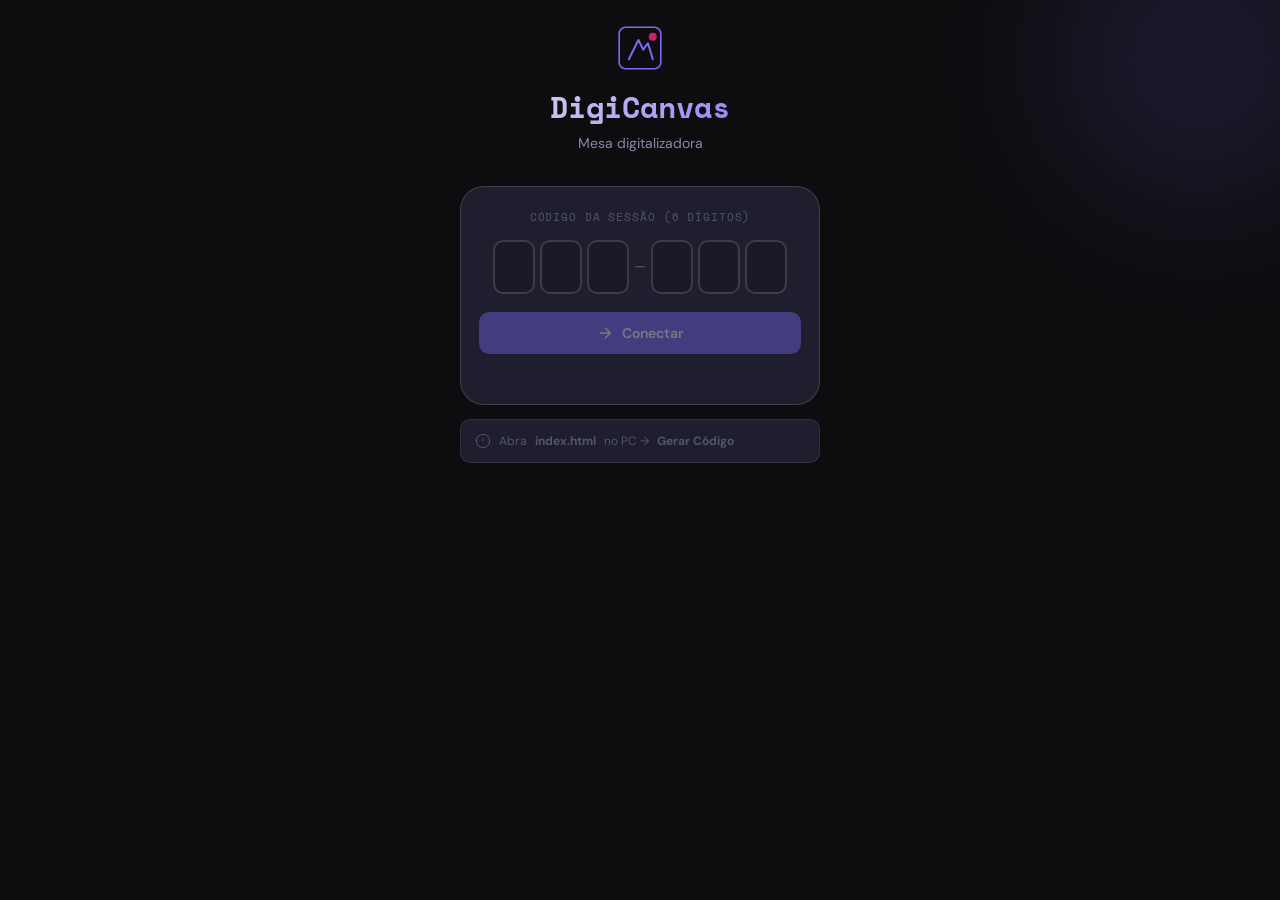
==== commit 11e2c78f: "v1.1 bugfixes" ====
--- a/celular.html
+++ b/celular.html
@@ -15,18 +15,13 @@
 </head>
 <body class="mobile-mode">
 
-<!-- ═══════════════════ TELA DE CONEXÃO ═════════════════════ -->
+<!-- ══ TELA DE CONEXÃO ══ -->
 <div id="screen-connect" class="screen active">
-  <div class="mobile-bg">
-    <div class="glow-orb orb-mobile"></div>
-  </div>
+  <div class="mobile-bg"><div class="glow-orb orb-mobile"></div></div>
   <div class="connect-content">
-    <div class="logo-mark small">
-      <svg viewBox="0 0 60 60" fill="none"><rect x="4" y="4" width="52" height="52" rx="8" stroke="var(--accent)" stroke-width="2"/><path d="M16 44 L28 20 L34 32 L40 24 L46 44" stroke="var(--accent)" stroke-width="2.5" stroke-linecap="round" stroke-linejoin="round"/><circle cx="46" cy="16" r="5" fill="var(--accent2)" opacity="0.8"/></svg>
-    </div>
+    <div class="logo-mark small"><svg viewBox="0 0 60 60" fill="none"><rect x="4" y="4" width="52" height="52" rx="8" stroke="var(--accent)" stroke-width="2"/><path d="M16 44 L28 20 L34 32 L40 24 L46 44" stroke="var(--accent)" stroke-width="2.5" stroke-linecap="round" stroke-linejoin="round"/><circle cx="46" cy="16" r="5" fill="var(--accent2)" opacity="0.8"/></svg></div>
     <h1>DigiCanvas</h1>
     <p class="subtitle">Mesa digitalizadora</p>
-
     <div class="code-input-section">
       <label class="input-label">Código da sessão (6 dígitos)</label>
       <div class="code-inputs">
@@ -42,30 +37,25 @@
         <svg viewBox="0 0 24 24" fill="none" stroke="currentColor" stroke-width="2"><path d="M5 12h14M12 5l7 7-7 7"/></svg>
         Conectar
       </button>
-      <div id="connect-status" class="connect-status">
-        <span id="connect-msg"></span>
-      </div>
+      <div id="connect-status" class="connect-status"><span id="connect-msg"></span></div>
     </div>
-
     <div class="connect-note">
       <svg viewBox="0 0 24 24" fill="none" stroke="currentColor" stroke-width="1.5"><circle cx="12" cy="12" r="10"/><line x1="12" y1="8" x2="12" y2="12"/><line x1="12" y1="16" x2="12.01" y2="16"/></svg>
-      Abra <strong>index.html</strong> no computador e clique em <strong>Gerar Código</strong>
+      Abra <strong>index.html</strong> no PC → <strong>Gerar Código</strong>
     </div>
   </div>
 </div>
 
-<!-- ═══════════════════ TELA DE DESENHO ═════════════════════ -->
+<!-- ══ TELA DE DESENHO ══ -->
 <div id="screen-draw" class="screen">
 
-  <!-- HUD topo -->
+  <!-- HUD -->
   <div id="mobile-hud">
     <div class="hud-left">
       <div id="mobile-status-dot" class="status-dot connected"></div>
       <span id="mobile-status-text" class="hud-status">Conectado</span>
     </div>
-    <div class="hud-center">
-      <span id="mobile-mode-label" class="hud-mode">Desenho</span>
-    </div>
+    <div class="hud-center"><span id="mobile-mode-label" class="hud-mode">Desenho</span></div>
     <div class="hud-right">
       <button id="btn-mobile-menu" class="icon-btn" aria-label="Menu">
         <svg viewBox="0 0 24 24" fill="none" stroke="currentColor" stroke-width="2"><circle cx="12" cy="5" r="1"/><circle cx="12" cy="12" r="1"/><circle cx="12" cy="19" r="1"/></svg>
@@ -73,121 +63,100 @@
     </div>
   </div>
 
-  <!-- Canvases sobrepostos -->
-  <canvas id="grid-canvas-mob" style="pointer-events:none;z-index:2;position:absolute;"></canvas>
-  <canvas id="mobile-canvas" style="z-index:3;position:absolute;touch-action:none;"></canvas>
+  <!-- CAMADAS DE CANVAS (z-index crescente) -->
+  <!-- Bug #11: cada camada é independente; eraser não toca nas inferiores -->
+  <canvas id="bg-canvas"          style="position:absolute;z-index:1;pointer-events:none;"></canvas>
+  <canvas id="thumb-canvas"       style="position:absolute;z-index:2;pointer-events:none;"></canvas>
+  <canvas id="remote-canvas-mob"  style="position:absolute;z-index:3;pointer-events:none;"></canvas><!-- Bug #10 -->
+  <canvas id="grid-canvas-mob"    style="position:absolute;z-index:4;pointer-events:none;"></canvas>
+  <canvas id="mobile-canvas"      style="position:absolute;z-index:5;touch-action:none;"></canvas>
 
-  <!-- ══ TOOLBAR INFERIOR MODERNA ══ -->
+  <!-- TOOLBAR INFERIOR -->
   <div id="mobile-toolbar">
-
     <!-- Linha 1: ferramentas -->
     <div class="toolbar-row tools-row">
-      <button class="mob-tool active" data-tool="pen" aria-label="Caneta">
+      <button class="mob-tool active" data-tool="pen">
         <svg viewBox="0 0 24 24" fill="none" stroke="currentColor" stroke-width="2"><path d="M12 19l7-7 3 3-7 7-3-3z"/><path d="M18 13l-1.5-7.5L2 2l3.5 14.5L13 18l5-5z"/></svg>
         <span>Caneta</span>
       </button>
-      <button class="mob-tool" data-tool="marker" aria-label="Marcador">
+      <button class="mob-tool" data-tool="marker">
         <svg viewBox="0 0 24 24" fill="none" stroke="currentColor" stroke-width="2"><path d="M3 17.25V21h3.75L17.81 9.94l-3.75-3.75L3 17.25z"/><path d="M20.71 7.04a1 1 0 0 0 0-1.41l-2.34-2.34a1 1 0 0 0-1.41 0l-1.83 1.83 3.75 3.75 1.83-1.83z"/></svg>
         <span>Marcador</span>
       </button>
-      <button class="mob-tool" data-tool="highlighter" aria-label="Marca-texto">
+      <button class="mob-tool" data-tool="highlighter">
         <svg viewBox="0 0 24 24" fill="none" stroke="currentColor" stroke-width="2"><path d="M9 3L5 21"/><path d="M15 3l4 18"/><path d="M3 9h18"/><path d="M3 15h18"/></svg>
         <span>Marca-texto</span>
       </button>
-      <button class="mob-tool" data-tool="eraser" aria-label="Borracha">
+      <button class="mob-tool" data-tool="eraser">
         <svg viewBox="0 0 24 24" fill="none" stroke="currentColor" stroke-width="2"><path d="M20 20H7L3 16l10-10 7 7-3 4"/><path d="M7 20l4-4"/></svg>
         <span>Borracha</span>
       </button>
       <div class="tool-divider"></div>
-      <button class="mob-tool" data-tool="pan" id="btn-pan-mode" aria-label="Navegar">
+      <button class="mob-tool" data-tool="pan" id="btn-pan-mode">
         <svg viewBox="0 0 24 24" fill="none" stroke="currentColor" stroke-width="2"><path d="M5 9l-3 3 3 3M9 5l3-3 3 3M15 19l-3 3-3-3M19 9l3 3-3 3M2 12h20M12 2v20"/></svg>
         <span>Navegar</span>
       </button>
+      <button class="mob-tool" id="btn-resize-mode">
+        <svg viewBox="0 0 24 24" fill="none" stroke="currentColor" stroke-width="2"><polyline points="15 3 21 3 21 9"/><polyline points="9 21 3 21 3 15"/><line x1="21" y1="3" x2="14" y2="10"/><line x1="3" y1="21" x2="10" y2="14"/></svg>
+        <span>Resize</span>
+      </button>
     </div>
 
-    <!-- Linha 2: cores + espessura + ações -->
+    <!-- Linha 2: cores + espessura slider + ações -->
     <div class="toolbar-row options-row">
-
-      <!-- Cores rápidas -->
       <div class="quick-colors">
-        <button class="quick-color active" data-color="#e63946" style="--c:#e63946" title="Vermelho"></button>
-        <button class="quick-color" data-color="#4cc9f0"  style="--c:#4cc9f0"  title="Azul"></button>
-        <button class="quick-color" data-color="#2dc653"  style="--c:#2dc653"  title="Verde"></button>
-        <button class="quick-color" data-color="#f7c559"  style="--c:#f7c559"  title="Amarelo"></button>
-        <button class="quick-color" data-color="#ffffff"  style="--c:#ffffff"  title="Branco"></button>
-        <button class="quick-color" data-color="#000000"  style="--c:#000000"  title="Preto"></button>
-        <input type="color" id="mob-color" value="#e63946" title="Cor personalizada" />
+        <button class="quick-color active" data-color="#e63946" style="--c:#e63946"></button>
+        <button class="quick-color" data-color="#4cc9f0"  style="--c:#4cc9f0"></button>
+        <button class="quick-color" data-color="#2dc653"  style="--c:#2dc653"></button>
+        <button class="quick-color" data-color="#f7c559"  style="--c:#f7c559"></button>
+        <button class="quick-color" data-color="#ffffff"  style="--c:#ffffff"></button>
+        <button class="quick-color" data-color="#000000"  style="--c:#000000"></button>
+        <input type="color" id="mob-color" value="#e63946" />
       </div>
-
       <div class="options-divider"></div>
-
-      <!-- Espessuras -->
-      <div class="mob-sizes">
-        <button class="mob-size active" data-size="2"  title="Fino"><span class="size-dot" style="--s:2px"></span></button>
-        <button class="mob-size"        data-size="4"  title="Médio"><span class="size-dot" style="--s:4px"></span></button>
-        <button class="mob-size"        data-size="8"  title="Grosso"><span class="size-dot" style="--s:8px"></span></button>
-        <button class="mob-size"        data-size="16" title="Extra grosso"><span class="size-dot" style="--s:12px"></span></button>
+      <!-- Slider de espessura (#4) -->
+      <div class="size-slider-mob">
+        <div class="size-preview-wrap"><div id="size-preview-dot" class="size-preview-dot"></div></div>
+        <input type="range" id="size-slider" min="1" max="100" value="3" />
+        <span id="size-slider-label" class="size-slider-num">3</span>
       </div>
-
       <div class="options-divider"></div>
-
-      <!-- Ações -->
-      <button id="btn-mob-undo" class="action-btn" title="Desfazer">
-        <svg viewBox="0 0 24 24" fill="none" stroke="currentColor" stroke-width="2"><polyline points="9 14 4 9 9 4"/><path d="M20 20v-7a4 4 0 0 0-4-4H4"/></svg>
-      </button>
-      <button id="btn-mob-clear" class="action-btn" title="Limpar">
-        <svg viewBox="0 0 24 24" fill="none" stroke="currentColor" stroke-width="2"><polyline points="3 6 5 6 21 6"/><path d="M19 6v14a2 2 0 0 1-2 2H7a2 2 0 0 1-2-2V6"/></svg>
-      </button>
-
+      <button id="btn-mob-undo"  class="action-btn" title="Desfazer"><svg viewBox="0 0 24 24" fill="none" stroke="currentColor" stroke-width="2"><polyline points="9 14 4 9 9 4"/><path d="M20 20v-7a4 4 0 0 0-4-4H4"/></svg></button>
+      <button id="btn-mob-clear" class="action-btn" title="Limpar meus traços"><svg viewBox="0 0 24 24" fill="none" stroke="currentColor" stroke-width="2"><polyline points="3 6 5 6 21 6"/><path d="M19 6v14a2 2 0 0 1-2 2H7a2 2 0 0 1-2-2V6"/></svg></button>
     </div>
   </div>
 
-  <!-- ══ MENU LATERAL ══ -->
+  <!-- MENU LATERAL -->
   <div id="mobile-menu" class="side-menu hidden">
     <div class="menu-header">
       <span>Configurações</span>
       <button id="btn-close-menu" class="icon-btn"><svg viewBox="0 0 24 24" fill="none" stroke="currentColor" stroke-width="2"><line x1="18" y1="6" x2="6" y2="18"/><line x1="6" y1="6" x2="18" y2="18"/></svg></button>
     </div>
     <div class="menu-body">
-
       <div class="menu-group">
         <div class="menu-group-title">Desenho</div>
-        <label class="toggle-row">
-          <span>Haptic feedback</span>
-          <input type="checkbox" id="toggle-haptic" checked /><span class="toggle-knob"></span>
-        </label>
-        <label class="toggle-row">
-          <span>Palm reject</span>
-          <input type="checkbox" id="toggle-palm" checked /><span class="toggle-knob"></span>
-        </label>
+        <label class="toggle-row"><span>Haptic</span><input type="checkbox" id="toggle-haptic" checked /><span class="toggle-knob"></span></label>
+        <label class="toggle-row"><span>Palm reject</span><input type="checkbox" id="toggle-palm" checked /><span class="toggle-knob"></span></label>
       </div>
-
       <div class="menu-group">
         <div class="menu-group-title">Viewport</div>
-        <label class="toggle-row">
-          <span>🔒 Travar zoom</span>
-          <input type="checkbox" id="toggle-zoom-lock" /><span class="toggle-knob"></span>
-        </label>
-        <label class="toggle-row">
-          <span>Grade de referência</span>
-          <input type="checkbox" id="toggle-grid-mob" /><span class="toggle-knob"></span>
-        </label>
+        <label class="toggle-row"><span>🔒 Travar zoom</span><input type="checkbox" id="toggle-zoom-lock" /><span class="toggle-knob"></span></label>
+        <label class="toggle-row"><span>Grade</span><input type="checkbox" id="toggle-grid-mob" /><span class="toggle-knob"></span></label>
         <div class="menu-field">
           <label>Sensibilidade pan</label>
-          <input type="range" id="pan-sensitivity" min="0.3" max="2" step="0.1" value="1" />
+          <input type="range" id="pan-sensitivity" min="0.3" max="3" step="0.1" value="1" />
         </div>
       </div>
-
       <div class="menu-group">
-        <div class="menu-group-title">Fundo</div>
+        <div class="menu-group-title">Fundo do canvas</div>
         <select id="bg-select" class="menu-select">
           <option value="pdf">PDF (miniatura)</option>
           <option value="dark">Escuro</option>
           <option value="light">Claro</option>
           <option value="amoled">AMOLED (preto)</option>
+          <option value="checkerboard">Xadrez (transparência)</option>
         </select>
       </div>
-
       <div class="menu-group">
         <div class="menu-group-title">Tema</div>
         <div class="theme-grid-mob">
@@ -196,7 +165,6 @@
           <button data-theme-btn="amoled" class="theme-option-mob">AMOLED</button>
         </div>
       </div>
-
       <button id="btn-mob-disconnect" class="btn-danger full mt16">Desconectar</button>
     </div>
   </div>
--- a/css/mobile.css
+++ b/css/mobile.css
@@ -90,3 +90,20 @@
 .theme-option-mob{padding:8px;background:var(--surface);border:1px solid var(--border);border-radius:var(--radius);cursor:pointer;font-size:11px;font-family:var(--font-sans);color:var(--text-dim);transition:var(--trans)}
 .theme-option-mob:hover{border-color:var(--border2)}
 .theme-option-mob.active{border-color:var(--accent);color:var(--accent)}
+
+/* ── SLIDER DE ESPESSURA (#4) ── */
+.size-slider-mob{display:flex;align-items:center;gap:6px;flex-shrink:0}
+.size-preview-wrap{width:24px;height:24px;display:flex;align-items:center;justify-content:center;flex-shrink:0}
+.size-preview-dot{border-radius:50%;background:currentColor;width:4px;height:4px;transition:width .15s,height .15s;color:var(--text)}
+#size-slider{width:80px;accent-color:var(--accent);height:4px;flex-shrink:0}
+.size-slider-num{font-family:var(--font-mono);font-size:11px;color:var(--text-dim);width:24px;text-align:right;flex-shrink:0}
+
+/* ── BOTÃO RESIZE (#3) ── */
+/* Reutiliza .mob-tool com icone especial */
+
+/* ── FUNDO XADREZ (#5) é desenhado em bgCanvas via JS ── */
+
+/* ── Canvases sobrepostos ── */
+#bg-canvas,#thumb-canvas,#remote-canvas-mob,#grid-canvas-mob,#mobile-canvas{
+  position:absolute; left:0;
+}
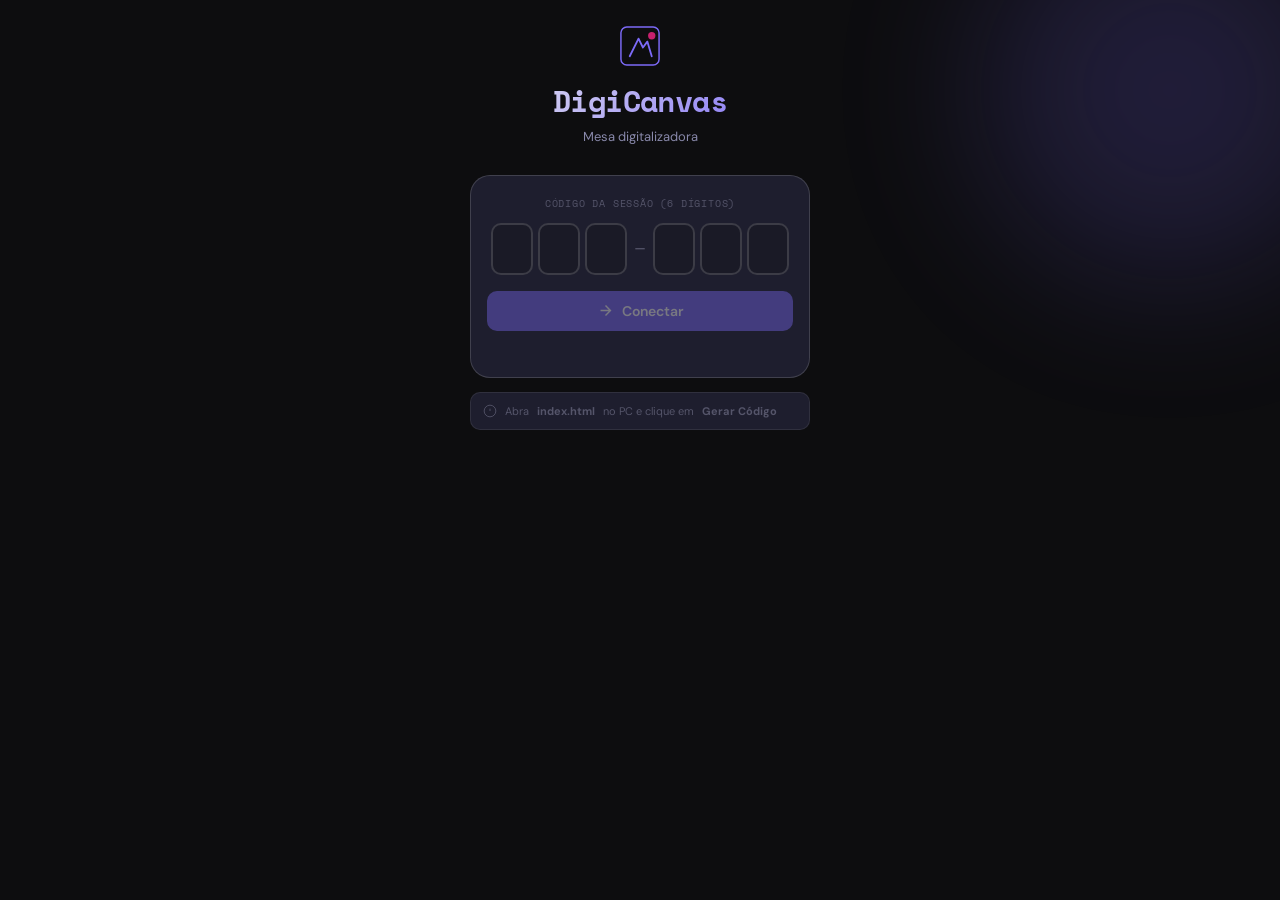
==== commit 4fdb628e: "Rework" ====
--- a/celular.html
+++ b/celular.html
@@ -1,80 +1,89 @@
 <!DOCTYPE html>
 <html lang="pt-BR" data-theme="dark">
 <head>
-  <meta charset="UTF-8" />
-  <meta name="viewport" content="width=device-width, initial-scale=1.0, maximum-scale=1.0, user-scalable=no" />
-  <meta name="apple-mobile-web-app-capable" content="yes" />
-  <meta name="apple-mobile-web-app-status-bar-style" content="black-translucent" />
-  <meta name="theme-color" content="#0d0d0f" />
+  <meta charset="UTF-8"/>
+  <meta name="viewport" content="width=device-width,initial-scale=1,maximum-scale=1,user-scalable=no"/>
+  <meta name="apple-mobile-web-app-capable" content="yes"/>
+  <meta name="apple-mobile-web-app-status-bar-style" content="black-translucent"/>
+  <meta name="theme-color" content="#0d0d0f"/>
   <title>DigiCanvas</title>
-  <link rel="manifest" href="manifest.json" />
-  <link rel="icon" type="image/png" href="icons/favicon-32.png" />
-  <link rel="apple-touch-icon" href="icons/icon-192.png" />
-  <link rel="stylesheet" href="css/shared.css" />
-  <link rel="stylesheet" href="css/mobile.css" />
+  <link rel="manifest" href="manifest.json"/>
+  <link rel="icon" href="icons/favicon-32.png"/>
+  <link rel="apple-touch-icon" href="icons/icon-192.png"/>
+  <link rel="stylesheet" href="css/shared.css"/>
+  <link rel="stylesheet" href="css/mobile.css"/>
 </head>
-<body class="mobile-mode">
+<body>
 
-<!-- ══ TELA DE CONEXÃO ══ -->
+<!-- ═══ CONEXÃO ═══ -->
 <div id="screen-connect" class="screen active">
-  <div class="mobile-bg"><div class="glow-orb orb-mobile"></div></div>
+  <div class="orb orb1" style="position:fixed"></div>
   <div class="connect-content">
-    <div class="logo-mark small"><svg viewBox="0 0 60 60" fill="none"><rect x="4" y="4" width="52" height="52" rx="8" stroke="var(--accent)" stroke-width="2"/><path d="M16 44 L28 20 L34 32 L40 24 L46 44" stroke="var(--accent)" stroke-width="2.5" stroke-linecap="round" stroke-linejoin="round"/><circle cx="46" cy="16" r="5" fill="var(--accent2)" opacity="0.8"/></svg></div>
+    <div class="logo sm">
+      <svg viewBox="0 0 60 60" fill="none">
+        <rect x="4" y="4" width="52" height="52" rx="8" stroke="var(--acc)" stroke-width="2"/>
+        <path d="M16 44 L28 20 L34 32 L40 24 L46 44" stroke="var(--acc)" stroke-width="2.5" stroke-linecap="round" stroke-linejoin="round"/>
+        <circle cx="46" cy="16" r="5" fill="var(--acc2)" opacity=".8"/>
+      </svg>
+    </div>
     <h1>DigiCanvas</h1>
-    <p class="subtitle">Mesa digitalizadora</p>
-    <div class="code-input-section">
-      <label class="input-label">Código da sessão (6 dígitos)</label>
+    <p class="sub">Mesa digitalizadora</p>
+
+    <div class="code-section">
+      <div style="font-size:10px;text-transform:uppercase;letter-spacing:.08em;color:var(--muted);margin-bottom:12px;font-family:var(--mono)">Código da sessão (6 dígitos)</div>
       <div class="code-inputs">
-        <input type="text" maxlength="1" class="code-char" inputmode="numeric" pattern="[0-9]" autocomplete="off" />
-        <input type="text" maxlength="1" class="code-char" inputmode="numeric" pattern="[0-9]" autocomplete="off" />
-        <input type="text" maxlength="1" class="code-char" inputmode="numeric" pattern="[0-9]" autocomplete="off" />
+        <input type="text" maxlength="1" class="code-char" inputmode="numeric" autocomplete="off"/>
+        <input type="text" maxlength="1" class="code-char" inputmode="numeric" autocomplete="off"/>
+        <input type="text" maxlength="1" class="code-char" inputmode="numeric" autocomplete="off"/>
         <span class="code-sep">–</span>
-        <input type="text" maxlength="1" class="code-char" inputmode="numeric" pattern="[0-9]" autocomplete="off" />
-        <input type="text" maxlength="1" class="code-char" inputmode="numeric" pattern="[0-9]" autocomplete="off" />
-        <input type="text" maxlength="1" class="code-char" inputmode="numeric" pattern="[0-9]" autocomplete="off" />
+        <input type="text" maxlength="1" class="code-char" inputmode="numeric" autocomplete="off"/>
+        <input type="text" maxlength="1" class="code-char" inputmode="numeric" autocomplete="off"/>
+        <input type="text" maxlength="1" class="code-char" inputmode="numeric" autocomplete="off"/>
       </div>
-      <button id="btn-connect" class="btn-primary full" disabled>
+      <button id="btn-connect" class="btn btn-pri full" disabled>
         <svg viewBox="0 0 24 24" fill="none" stroke="currentColor" stroke-width="2"><path d="M5 12h14M12 5l7 7-7 7"/></svg>
         Conectar
       </button>
-      <div id="connect-status" class="connect-status"><span id="connect-msg"></span></div>
+      <div id="conn-status" class="conn-status"><span id="conn-msg"></span></div>
     </div>
+
     <div class="connect-note">
       <svg viewBox="0 0 24 24" fill="none" stroke="currentColor" stroke-width="1.5"><circle cx="12" cy="12" r="10"/><line x1="12" y1="8" x2="12" y2="12"/><line x1="12" y1="16" x2="12.01" y2="16"/></svg>
-      Abra <strong>index.html</strong> no PC → <strong>Gerar Código</strong>
+      Abra <strong>index.html</strong> no PC e clique em <strong>Gerar Código</strong>
     </div>
   </div>
 </div>
 
-<!-- ══ TELA DE DESENHO ══ -->
+<!-- ═══ DESENHO ═══ -->
 <div id="screen-draw" class="screen">
 
   <!-- HUD -->
-  <div id="mobile-hud">
-    <div class="hud-left">
-      <div id="mobile-status-dot" class="status-dot connected"></div>
-      <span id="mobile-status-text" class="hud-status">Conectado</span>
+  <div id="mob-hud">
+    <div class="hud-l">
+      <div id="mob-status-dot" class="dot disconnected"></div>
+      <span id="mob-status-text" class="hud-status">—</span>
     </div>
-    <div class="hud-center"><span id="mobile-mode-label" class="hud-mode">Desenho</span></div>
-    <div class="hud-right">
-      <button id="btn-mobile-menu" class="icon-btn" aria-label="Menu">
+    <div class="hud-c">
+      <span id="mob-mode-label" class="hud-mode">Desenho</span>
+      <span id="mob-page-info"></span>
+    </div>
+    <div class="hud-r">
+      <button id="btn-mob-menu" class="icon-btn">
         <svg viewBox="0 0 24 24" fill="none" stroke="currentColor" stroke-width="2"><circle cx="12" cy="5" r="1"/><circle cx="12" cy="12" r="1"/><circle cx="12" cy="19" r="1"/></svg>
       </button>
     </div>
   </div>
 
-  <!-- CAMADAS DE CANVAS (z-index crescente) -->
-  <!-- Bug #11: cada camada é independente; eraser não toca nas inferiores -->
-  <canvas id="bg-canvas"          style="position:absolute;z-index:1;pointer-events:none;"></canvas>
-  <canvas id="thumb-canvas"       style="position:absolute;z-index:2;pointer-events:none;"></canvas>
-  <canvas id="remote-canvas-mob"  style="position:absolute;z-index:3;pointer-events:none;"></canvas><!-- Bug #10 -->
-  <canvas id="grid-canvas-mob"    style="position:absolute;z-index:4;pointer-events:none;"></canvas>
-  <canvas id="mobile-canvas"      style="position:absolute;z-index:5;touch-action:none;"></canvas>
+  <!-- CANVASES (z empilhados) -->
+  <canvas id="bg-canvas"></canvas>
+  <canvas id="remote-canvas-mob"></canvas>
+  <canvas id="grid-canvas-mob"></canvas>
+  <canvas id="draw-canvas"></canvas>
 
   <!-- TOOLBAR INFERIOR -->
-  <div id="mobile-toolbar">
-    <!-- Linha 1: ferramentas -->
-    <div class="toolbar-row tools-row">
+  <div id="mob-toolbar">
+    <!-- Ferramentas -->
+    <div class="tb-row">
       <button class="mob-tool active" data-tool="pen">
         <svg viewBox="0 0 24 24" fill="none" stroke="currentColor" stroke-width="2"><path d="M12 19l7-7 3 3-7 7-3-3z"/><path d="M18 13l-1.5-7.5L2 2l3.5 14.5L13 18l5-5z"/></svg>
         <span>Caneta</span>
@@ -91,95 +100,94 @@
         <svg viewBox="0 0 24 24" fill="none" stroke="currentColor" stroke-width="2"><path d="M20 20H7L3 16l10-10 7 7-3 4"/><path d="M7 20l4-4"/></svg>
         <span>Borracha</span>
       </button>
-      <div class="tool-divider"></div>
-      <button class="mob-tool" data-tool="pan" id="btn-pan-mode">
+      <div class="tool-sep"></div>
+      <button class="mob-tool" data-tool="pan">
         <svg viewBox="0 0 24 24" fill="none" stroke="currentColor" stroke-width="2"><path d="M5 9l-3 3 3 3M9 5l3-3 3 3M15 19l-3 3-3-3M19 9l3 3-3 3M2 12h20M12 2v20"/></svg>
         <span>Navegar</span>
       </button>
-      <button class="mob-tool" id="btn-resize-mode">
-        <svg viewBox="0 0 24 24" fill="none" stroke="currentColor" stroke-width="2"><polyline points="15 3 21 3 21 9"/><polyline points="9 21 3 21 3 15"/><line x1="21" y1="3" x2="14" y2="10"/><line x1="3" y1="21" x2="10" y2="14"/></svg>
-        <span>Resize</span>
-      </button>
     </div>
 
-    <!-- Linha 2: cores + espessura slider + ações -->
-    <div class="toolbar-row options-row">
-      <div class="quick-colors">
-        <button class="quick-color active" data-color="#e63946" style="--c:#e63946"></button>
-        <button class="quick-color" data-color="#4cc9f0"  style="--c:#4cc9f0"></button>
-        <button class="quick-color" data-color="#2dc653"  style="--c:#2dc653"></button>
-        <button class="quick-color" data-color="#f7c559"  style="--c:#f7c559"></button>
-        <button class="quick-color" data-color="#ffffff"  style="--c:#ffffff"></button>
-        <button class="quick-color" data-color="#000000"  style="--c:#000000"></button>
-        <input type="color" id="mob-color" value="#e63946" />
+    <!-- Cores + espessura + ações -->
+    <div class="tb-row" style="gap:8px">
+      <div class="colors-wrap">
+        <button class="qcolor active" data-color="#e63946" style="--c:#e63946"></button>
+        <button class="qcolor"        data-color="#4cc9f0" style="--c:#4cc9f0"></button>
+        <button class="qcolor"        data-color="#2dc653" style="--c:#2dc653"></button>
+        <button class="qcolor"        data-color="#f7c559" style="--c:#f7c559"></button>
+        <button class="qcolor"        data-color="#ffffff" style="--c:#ffffff"></button>
+        <button class="qcolor"        data-color="#111122" style="--c:#111122;border:1px solid var(--bdr2)"></button>
+        <input type="color" id="mob-color" value="#e63946"/>
       </div>
-      <div class="options-divider"></div>
-      <!-- Slider de espessura (#4) -->
-      <div class="size-slider-mob">
-        <div class="size-preview-wrap"><div id="size-preview-dot" class="size-preview-dot"></div></div>
-        <input type="range" id="size-slider" min="1" max="100" value="3" />
-        <span id="size-slider-label" class="size-slider-num">3</span>
+      <div class="size-wrap-mob">
+        <div class="size-dot-wrap"><div id="size-dot" style="width:6px;height:6px;background:var(--acc)"></div></div>
+        <input type="range" id="mob-size" min="1" max="100" value="3"/>
+        <span id="mob-size-label">3</span>
       </div>
-      <div class="options-divider"></div>
-      <button id="btn-mob-undo"  class="action-btn" title="Desfazer"><svg viewBox="0 0 24 24" fill="none" stroke="currentColor" stroke-width="2"><polyline points="9 14 4 9 9 4"/><path d="M20 20v-7a4 4 0 0 0-4-4H4"/></svg></button>
-      <button id="btn-mob-clear" class="action-btn" title="Limpar meus traços"><svg viewBox="0 0 24 24" fill="none" stroke="currentColor" stroke-width="2"><polyline points="3 6 5 6 21 6"/><path d="M19 6v14a2 2 0 0 1-2 2H7a2 2 0 0 1-2-2V6"/></svg></button>
+      <button id="btn-mob-undo" class="act-btn" title="Desfazer">
+        <svg viewBox="0 0 24 24" fill="none" stroke="currentColor" stroke-width="2"><polyline points="9 14 4 9 9 4"/><path d="M20 20v-7a4 4 0 0 0-4-4H4"/></svg>
+      </button>
+      <button id="btn-mob-clear" class="act-btn" title="Limpar">
+        <svg viewBox="0 0 24 24" fill="none" stroke="currentColor" stroke-width="2"><polyline points="3 6 5 6 21 6"/><path d="M19 6v14a2 2 0 0 1-2 2H7a2 2 0 0 1-2-2V6"/></svg>
+      </button>
     </div>
   </div>
 
   <!-- MENU LATERAL -->
-  <div id="mobile-menu" class="side-menu hidden">
-    <div class="menu-header">
+  <div id="mob-menu" class="hidden">
+    <div class="menu-hdr">
       <span>Configurações</span>
-      <button id="btn-close-menu" class="icon-btn"><svg viewBox="0 0 24 24" fill="none" stroke="currentColor" stroke-width="2"><line x1="18" y1="6" x2="6" y2="18"/><line x1="6" y1="6" x2="18" y2="18"/></svg></button>
+      <button id="btn-close-menu" class="icon-btn">
+        <svg viewBox="0 0 24 24" fill="none" stroke="currentColor" stroke-width="2"><line x1="18" y1="6" x2="6" y2="18"/><line x1="6" y1="6" x2="18" y2="18"/></svg>
+      </button>
     </div>
     <div class="menu-body">
-      <div class="menu-group">
-        <div class="menu-group-title">Desenho</div>
-        <label class="toggle-row"><span>Haptic</span><input type="checkbox" id="toggle-haptic" checked /><span class="toggle-knob"></span></label>
-        <label class="toggle-row"><span>Palm reject</span><input type="checkbox" id="toggle-palm" checked /><span class="toggle-knob"></span></label>
+      <div class="menu-grp">
+        <div class="menu-grp-title">Desenho</div>
+        <label class="tog-row"><span>Haptic feedback</span><input type="checkbox" id="tog-haptic" checked/><span class="tog-knob"></span></label>
+        <label class="tog-row"><span>Palm reject</span><input type="checkbox" id="tog-palm" checked/><span class="tog-knob"></span></label>
       </div>
-      <div class="menu-group">
-        <div class="menu-group-title">Viewport</div>
-        <label class="toggle-row"><span>🔒 Travar zoom</span><input type="checkbox" id="toggle-zoom-lock" /><span class="toggle-knob"></span></label>
-        <label class="toggle-row"><span>Grade</span><input type="checkbox" id="toggle-grid-mob" /><span class="toggle-knob"></span></label>
-        <div class="menu-field">
+      <div class="menu-grp">
+        <div class="menu-grp-title">Viewport</div>
+        <label class="tog-row"><span>🔒 Travar zoom</span><input type="checkbox" id="tog-zoom-lock"/><span class="tog-knob"></span></label>
+        <label class="tog-row"><span>Grade de referência</span><input type="checkbox" id="tog-grid"/><span class="tog-knob"></span></label>
+        <div class="menu-fld">
           <label>Sensibilidade pan</label>
-          <input type="range" id="pan-sensitivity" min="0.3" max="3" step="0.1" value="1" />
+          <input type="range" id="pan-sens" min="0.3" max="3" step="0.1" value="1"/>
         </div>
       </div>
-      <div class="menu-group">
-        <div class="menu-group-title">Fundo do canvas</div>
-        <select id="bg-select" class="menu-select">
+      <div class="menu-grp">
+        <div class="menu-grp-title">Fundo do canvas</div>
+        <select id="bg-select" class="menu-sel">
           <option value="pdf">PDF (miniatura)</option>
           <option value="dark">Escuro</option>
           <option value="light">Claro</option>
-          <option value="amoled">AMOLED (preto)</option>
-          <option value="checkerboard">Xadrez (transparência)</option>
+          <option value="amoled">AMOLED</option>
+          <option value="grid">Grade</option>
         </select>
       </div>
-      <div class="menu-group">
-        <div class="menu-group-title">Tema</div>
+      <div class="menu-grp">
+        <div class="menu-grp-title">Tema</div>
         <div class="theme-grid-mob">
-          <button data-theme-btn="dark"   class="theme-option-mob active">Escuro</button>
-          <button data-theme-btn="light"  class="theme-option-mob">Claro</button>
-          <button data-theme-btn="amoled" class="theme-option-mob">AMOLED</button>
+          <button class="th-mob-btn active" data-theme="dark">Escuro</button>
+          <button class="th-mob-btn"        data-theme="light">Claro</button>
+          <button class="th-mob-btn"        data-theme="amoled">AMOLED</button>
         </div>
       </div>
-      <button id="btn-mob-disconnect" class="btn-danger full mt16">Desconectar</button>
+      <button id="btn-mob-disconnect" class="btn btn-danger full mt16">Desconectar</button>
     </div>
   </div>
 
 </div><!-- /screen-draw -->
 
-<script type="module" src="js/store.js"></script>
 <script type="module" src="js/firebase-config.js"></script>
 <script type="module" src="js/signaling.js"></script>
 <script type="module" src="js/webrtc.js"></script>
-<script type="module" src="js/toast.js"></script>
+<script type="module" src="js/viewport.js"></script>
+<script type="module" src="js/utils.js"></script>
 <script type="module" src="js/mobile.js"></script>
 <script>
-if ('serviceWorker' in navigator) {
-  window.addEventListener('load', () => navigator.serviceWorker.register('./service-worker.js').catch(() => {}));
+if('serviceWorker' in navigator){
+  window.addEventListener('load',()=>navigator.serviceWorker.register('./service-worker.js').catch(()=>{}));
 }
 </script>
 </body>
--- a/css/shared.css
+++ b/css/shared.css
@@ -1,133 +1,118 @@
-/* shared.css — variáveis, temas, componentes comuns */
-@import url('https://fonts.googleapis.com/css2?family=Space+Mono:wght@400;700&family=DM+Sans:opsz,wght@9..40,300;9..40,500;9..40,600;9..40,700&display=swap');
+/* shared.css */
+@import url('https://fonts.googleapis.com/css2?family=Space+Mono:wght@400;700&family=DM+Sans:opsz,wght@9..40,400;9..40,500;9..40,600;9..40,700&display=swap');
 
-/* ── TEMAS ── */
-:root,[data-theme="dark"] {
-  --bg:        #0d0d0f; --bg2: #13131a; --bg3: #1a1a26;
-  --surface:   #1e1e2e; --surface2: #252538;
-  --border:    rgba(255,255,255,0.08); --border2: rgba(255,255,255,0.15);
-  --text:      #e8e8f0; --text-dim: #8888aa; --text-muted: #55556a;
-  --accent:    #7c6af7; --accent-glow: rgba(124,106,247,0.35);
-  --accent2:   #f72585; --accent3: #4cc9f0;
-  --success:   #22d3a3; --danger: #f7596a; --warning: #f7c559;
-  --radius:    10px; --radius-lg: 16px; --radius-xl: 24px;
-  --font-mono: 'Space Mono',monospace; --font-sans: 'DM Sans',sans-serif;
-  --shadow-md: 0 4px 24px rgba(0,0,0,.4);
-  --trans:     .18s cubic-bezier(.4,0,.2,1);
+/* ── THEMES ── */
+:root,[data-theme="dark"]{
+  --bg:#0d0d0f;--bg2:#13131a;--bg3:#1a1a26;
+  --sur:#1e1e2e;--sur2:#252538;
+  --bdr:rgba(255,255,255,.08);--bdr2:rgba(255,255,255,.15);
+  --txt:#e8e8f0;--dim:#8888aa;--muted:#55556a;
+  --acc:#7c6af7;--acc-g:rgba(124,106,247,.35);--acc2:#f72585;--acc3:#4cc9f0;
+  --ok:#22d3a3;--err:#f7596a;--warn:#f7c559;
+  --r:10px;--r2:16px;
+  --mono:'Space Mono',monospace;--sans:'DM Sans',sans-serif;
+  --sh:0 4px 24px rgba(0,0,0,.4);--tr:.18s cubic-bezier(.4,0,.2,1);
 }
-[data-theme="light"] {
-  --bg:#f0f0f5; --bg2:#e8e8f0; --bg3:#dcdce8;
-  --surface:#fff; --surface2:#f5f5fc;
-  --border:rgba(0,0,0,.1); --border2:rgba(0,0,0,.2);
-  --text:#1a1a2e; --text-dim:#555570; --text-muted:#8888a8;
-  --accent:#5b4fe8; --accent-glow:rgba(91,79,232,.25);
-  --accent2:#d4006e; --accent3:#0080b3;
-  --success:#15a87a; --danger:#d63040; --warning:#c99a00;
-  --shadow-md:0 4px 24px rgba(0,0,0,.12);
+[data-theme="light"]{
+  --bg:#f0f0f5;--bg2:#e8e8f0;--bg3:#dcdce8;
+  --sur:#fff;--sur2:#f5f5fc;
+  --bdr:rgba(0,0,0,.1);--bdr2:rgba(0,0,0,.2);
+  --txt:#1a1a2e;--dim:#555570;--muted:#8888a8;
+  --acc:#5b4fe8;--acc-g:rgba(91,79,232,.25);--acc2:#d4006e;--acc3:#0080b3;
+  --ok:#15a87a;--err:#d63040;--warn:#c99a00;
+  --sh:0 4px 24px rgba(0,0,0,.12);
 }
-[data-theme="amoled"] {
-  --bg:#000; --bg2:#050505; --bg3:#0a0a0a;
-  --surface:#111; --surface2:#161616;
-  --border:rgba(255,255,255,.06); --border2:rgba(255,255,255,.12);
-  --text:#f0f0f0; --text-dim:#707090; --text-muted:#404060;
-  --accent:#7c6af7; --accent-glow:rgba(124,106,247,.4);
+[data-theme="amoled"]{
+  --bg:#000;--bg2:#050505;--bg3:#0a0a0a;
+  --sur:#111;--sur2:#161616;
+  --bdr:rgba(255,255,255,.06);--bdr2:rgba(255,255,255,.12);
+  --txt:#f0f0f0;--dim:#707090;--muted:#404060;
+  --acc:#7c6af7;--acc-g:rgba(124,106,247,.4);--acc2:#f72585;--acc3:#4cc9f0;
+  --ok:#22d3a3;--err:#f7596a;--warn:#f7c559;
 }
 
 *,*::before,*::after{box-sizing:border-box;margin:0;padding:0;-webkit-tap-highlight-color:transparent}
-html,body{height:100%;overflow:hidden;font-family:var(--font-sans);font-size:14px;line-height:1.5;background:var(--bg);color:var(--text)}
+html,body{height:100%;overflow:hidden;font-family:var(--sans);font-size:14px;line-height:1.5;background:var(--bg);color:var(--txt)}
 
 /* ── SCREENS ── */
 .screen{position:fixed;inset:0;display:none}
 .screen.active{display:flex}
 
 /* ── LOGO ── */
-.logo-mark{width:72px;height:72px;margin:0 auto 20px}
-.logo-mark.small{width:48px;height:48px;margin-bottom:12px}
-.logo-mark svg{width:100%;height:100%}
+.logo{width:68px;height:68px;margin:0 auto 16px}
+.logo.sm{width:44px;height:44px;margin-bottom:10px}
+.logo svg{width:100%;height:100%}
 
 /* ── BUTTONS ── */
-.btn-primary{display:inline-flex;align-items:center;justify-content:center;gap:8px;padding:12px 24px;background:var(--accent);color:#fff;border:none;border-radius:var(--radius);font-family:var(--font-sans);font-size:14px;font-weight:600;cursor:pointer;transition:var(--trans);text-decoration:none;white-space:nowrap}
-.btn-primary svg{width:18px;height:18px;flex-shrink:0}
-.btn-primary:hover{filter:brightness(1.15);box-shadow:0 0 20px var(--accent-glow)}
-.btn-primary:active{transform:scale(.97)}
-.btn-primary:disabled{opacity:.4;cursor:not-allowed}
-.btn-primary.full{width:100%}
-.btn-secondary{display:inline-flex;align-items:center;justify-content:center;gap:8px;padding:11px 22px;background:var(--surface);color:var(--text);border:1px solid var(--border2);border-radius:var(--radius);font-family:var(--font-sans);font-size:14px;font-weight:500;cursor:pointer;transition:var(--trans)}
-.btn-secondary svg{width:18px;height:18px}
-.btn-secondary:hover{background:var(--surface2);border-color:var(--accent)}
-.btn-secondary.full{width:100%}
-.btn-ghost{background:transparent;border:none;color:var(--text-dim);font-family:var(--font-sans);font-size:12px;cursor:pointer;padding:4px 8px;border-radius:6px;transition:var(--trans)}
-.btn-ghost:hover{background:var(--surface);color:var(--text)}
-.btn-ghost.small{font-size:11px;padding:3px 6px}
-.btn-danger{display:inline-flex;align-items:center;justify-content:center;gap:6px;padding:9px 18px;background:rgba(247,89,106,.15);color:var(--danger);border:1px solid rgba(247,89,106,.3);border-radius:var(--radius);font-family:var(--font-sans);font-size:13px;font-weight:600;cursor:pointer;transition:var(--trans)}
+.btn{display:inline-flex;align-items:center;justify-content:center;gap:8px;padding:11px 22px;border:none;border-radius:var(--r);font-family:var(--sans);font-size:14px;font-weight:600;cursor:pointer;transition:var(--tr);text-decoration:none;white-space:nowrap}
+.btn svg{width:17px;height:17px;flex-shrink:0}
+.btn:active{transform:scale(.96)}
+.btn:disabled{opacity:.4;cursor:not-allowed}
+.btn.full{width:100%}
+.btn-pri{background:var(--acc);color:#fff}
+.btn-pri:hover{filter:brightness(1.15);box-shadow:0 0 16px var(--acc-g)}
+.btn-sec{background:var(--sur);color:var(--txt);border:1px solid var(--bdr2)}
+.btn-sec:hover{background:var(--sur2);border-color:var(--acc)}
+.btn-ghost{background:transparent;border:none;color:var(--dim);font-size:12px;padding:4px 8px;border-radius:6px;cursor:pointer;transition:var(--tr);font-family:var(--sans)}
+.btn-ghost:hover{background:var(--sur);color:var(--txt)}
+.btn-danger{background:rgba(247,89,106,.15);color:var(--err);border:1px solid rgba(247,89,106,.3)}
 .btn-danger:hover{background:rgba(247,89,106,.25)}
-.btn-danger.full{width:100%}
-.btn-danger.small{padding:7px 14px;font-size:12px}
-.icon-btn{display:inline-flex;align-items:center;justify-content:center;width:36px;height:36px;background:transparent;border:none;border-radius:var(--radius);color:var(--text-dim);cursor:pointer;transition:var(--trans);flex-shrink:0}
+.icon-btn{width:36px;height:36px;background:transparent;border:none;border-radius:var(--r);color:var(--dim);cursor:pointer;transition:var(--tr);display:inline-flex;align-items:center;justify-content:center;flex-shrink:0}
 .icon-btn svg{width:18px;height:18px}
-.icon-btn:hover{background:var(--surface);color:var(--text)}
+.icon-btn:hover{background:var(--sur);color:var(--txt)}
 .icon-btn:active{transform:scale(.9)}
 
 /* ── STATUS DOT ── */
-.status-dot{width:8px;height:8px;border-radius:50%;flex-shrink:0}
-.status-dot.connected{background:var(--success);box-shadow:0 0 8px var(--success);animation:pulse 2s infinite}
-.status-dot.disconnected{background:var(--text-muted)}
-.status-dot.connecting{background:var(--warning);animation:pulse .8s infinite}
+.dot{width:8px;height:8px;border-radius:50%;flex-shrink:0}
+.dot.connected{background:var(--ok);box-shadow:0 0 8px var(--ok);animation:pulse 2s infinite}
+.dot.disconnected{background:var(--muted)}
+.dot.connecting{background:var(--warn);animation:pulse .8s infinite}
 @keyframes pulse{0%,100%{opacity:1}50%{opacity:.4}}
 
 /* ── TOGGLE ── */
-.toggle-row{display:flex;align-items:center;gap:10px;cursor:pointer;padding:8px 0;user-select:none}
-.toggle-row input[type=checkbox]{display:none}
-.toggle-knob{position:relative;width:36px;height:20px;background:var(--surface2);border-radius:10px;border:1px solid var(--border);transition:var(--trans);flex-shrink:0;margin-left:auto}
-.toggle-knob::after{content:'';position:absolute;top:2px;left:2px;width:14px;height:14px;background:var(--text-muted);border-radius:50%;transition:var(--trans)}
-.toggle-row input:checked+.toggle-knob{background:var(--accent);border-color:var(--accent)}
-.toggle-row input:checked+.toggle-knob::after{transform:translateX(16px);background:#fff}
-
-/* ── BACKGROUNDS ── */
-.glow-orb{position:absolute;border-radius:50%;filter:blur(80px);opacity:.2;pointer-events:none}
-.orb-1{width:400px;height:400px;background:var(--accent);top:-100px;right:-100px}
-.orb-2{width:300px;height:300px;background:var(--accent2);bottom:-80px;left:-80px}
-.orb-mobile{width:280px;height:280px;background:var(--accent);top:-80px;right:-60px;opacity:.15}
-.grid-lines{position:absolute;inset:0;background-image:linear-gradient(var(--border) 1px,transparent 1px),linear-gradient(90deg,var(--border) 1px,transparent 1px);background-size:40px 40px;mask-image:radial-gradient(ellipse at center,transparent 0%,black 100%)}
+.tog-row{display:flex;align-items:center;gap:10px;cursor:pointer;padding:8px 0;user-select:none}
+.tog-row input{display:none}
+.tog-knob{position:relative;width:36px;height:20px;background:var(--sur2);border-radius:10px;border:1px solid var(--bdr);transition:var(--tr);flex-shrink:0;margin-left:auto}
+.tog-knob::after{content:'';position:absolute;top:2px;left:2px;width:14px;height:14px;background:var(--muted);border-radius:50%;transition:var(--tr)}
+.tog-row input:checked+.tog-knob{background:var(--acc);border-color:var(--acc)}
+.tog-row input:checked+.tog-knob::after{transform:translateX(16px);background:#fff}
 
 /* ── CODE DISPLAY ── */
-.code-display{margin-top:16px;padding:20px;background:var(--surface);border:1px solid var(--border2);border-radius:var(--radius-lg);text-align:center}
+.code-display{margin-top:14px;padding:18px;background:var(--sur);border:1px solid var(--bdr2);border-radius:var(--r2);text-align:center}
 .code-display.hidden{display:none}
-.code-label{font-size:11px;text-transform:uppercase;letter-spacing:.1em;color:var(--text-muted);display:block;margin-bottom:12px}
-#code-digits{display:flex;gap:6px;justify-content:center;margin-bottom:8px}
-#code-digits .digit{width:38px;height:50px;background:var(--bg3);border:1px solid var(--border2);border-radius:var(--radius);display:flex;align-items:center;justify-content:center;font-family:var(--font-mono);font-size:22px;font-weight:700;color:var(--accent);animation:digit-pop .3s ease backwards}
-@keyframes digit-pop{from{transform:scale(.7);opacity:0}to{transform:scale(1);opacity:1}}
-.code-hint{font-size:12px;color:var(--text-muted)}
-#code-qr{display:flex;justify-content:center;margin-top:12px}
-#code-qr img,#code-qr canvas{border-radius:8px;border:3px solid var(--surface2)}
+.code-lbl{font-size:10px;text-transform:uppercase;letter-spacing:.1em;color:var(--muted);display:block;margin-bottom:10px}
+.code-digits{display:flex;gap:5px;justify-content:center;margin-bottom:8px}
+.digit{width:36px;height:46px;background:var(--bg3);border:1px solid var(--bdr2);border-radius:var(--r);display:flex;align-items:center;justify-content:center;font-family:var(--mono);font-size:20px;font-weight:700;color:var(--acc);animation:dpop .3s ease backwards}
+@keyframes dpop{from{transform:scale(.7);opacity:0}to{transform:scale(1);opacity:1}}
+.code-hint{font-size:11px;color:var(--muted);display:block;margin-top:4px}
+#code-qr{display:flex;justify-content:center;margin-top:10px}
+#code-qr img,#code-qr canvas{border-radius:6px;border:2px solid var(--sur2)}
+.qr-link{font-size:9px;color:var(--muted);word-break:break-all;display:block;margin-top:4px;text-align:center}
 
 /* ── TOAST ── */
-#toast-container{position:fixed;bottom:24px;left:50%;transform:translateX(-50%);z-index:9999;display:flex;flex-direction:column;gap:8px;pointer-events:none}
-.toast{padding:10px 18px;border-radius:var(--radius);font-size:13px;font-weight:500;background:var(--surface2);border:1px solid var(--border2);color:var(--text);box-shadow:var(--shadow-md);animation:toast-in .25s ease;white-space:nowrap}
-.toast.success{border-color:var(--success);color:var(--success)}
-.toast.error{border-color:var(--danger);color:var(--danger)}
-.toast.info{border-color:var(--accent);color:var(--accent)}
-@keyframes toast-in{from{opacity:0;transform:translateY(12px)}to{opacity:1;transform:translateY(0)}}
-@keyframes toast-out{to{opacity:0;transform:translateY(-8px)}}
+#toast-container{position:fixed;bottom:20px;left:50%;transform:translateX(-50%);z-index:9999;display:flex;flex-direction:column;gap:6px;pointer-events:none}
+.toast{padding:9px 16px;border-radius:var(--r);font-size:13px;font-weight:500;background:var(--sur2);border:1px solid var(--bdr2);color:var(--txt);box-shadow:var(--sh);animation:tin .22s ease;white-space:nowrap}
+.toast.success{border-color:var(--ok);color:var(--ok)}
+.toast.error{border-color:var(--err);color:var(--err)}
+.toast.info{border-color:var(--acc);color:var(--acc)}
+@keyframes tin{from{opacity:0;transform:translateY(10px)}to{opacity:1;transform:translateY(0)}}
+@keyframes toast-out{to{opacity:0;transform:translateY(-6px)}}
 
-/* ── LOADING OVERLAY ── */
+/* ── LOADING ── */
 #loading-overlay{position:fixed;inset:0;background:rgba(0,0,0,.6);backdrop-filter:blur(4px);display:none;align-items:center;justify-content:center;z-index:9990}
 #loading-overlay.visible{display:flex}
-.loading-box{display:flex;align-items:center;gap:14px;padding:20px 28px;background:var(--surface);border:1px solid var(--border2);border-radius:var(--radius-lg);color:var(--text);font-size:14px;font-weight:500}
-.spinner{display:inline-block;width:20px;height:20px;border:2px solid rgba(124,106,247,.3);border-top-color:var(--accent);border-radius:50%;animation:spin .7s linear infinite;flex-shrink:0}
+.loading-box{display:flex;align-items:center;gap:12px;padding:18px 24px;background:var(--sur);border:1px solid var(--bdr2);border-radius:var(--r2);font-size:14px;font-weight:500}
+.spinner{width:18px;height:18px;border:2px solid rgba(124,106,247,.3);border-top-color:var(--acc);border-radius:50%;animation:spin .7s linear infinite;flex-shrink:0}
 @keyframes spin{to{transform:rotate(360deg)}}
 
-/* ── THEME SWITCHER (welcome) ── */
-.theme-switcher{display:flex;gap:8px;justify-content:center;margin-top:20px}
-.theme-dot{width:20px;height:20px;border-radius:50%;border:2px solid var(--border);cursor:pointer;transition:var(--trans)}
-.theme-dot.active{border-color:var(--accent);box-shadow:0 0 8px var(--accent-glow)}
-[data-theme-btn="dark"]  .theme-dot,[data-theme-btn="dark"]{background:#0d0d0f}
-[data-theme-btn="light"] .theme-dot{background:#f0f0f5;border-color:var(--border2)}
-[data-theme-btn="amoled"].theme-dot{background:#000}
+/* ── GLOW ORBS ── */
+.orb{position:absolute;border-radius:50%;filter:blur(80px);opacity:.18;pointer-events:none}
+.orb1{width:380px;height:380px;background:var(--acc);top:-100px;right:-80px}
+.orb2{width:280px;height:280px;background:var(--acc2);bottom:-60px;left:-60px}
 
 /* ── MISC ── */
 .hidden{display:none!important}
 .mt8{margin-top:8px}.mt16{margin-top:16px}
 ::-webkit-scrollbar{width:5px;height:5px}
 ::-webkit-scrollbar-track{background:transparent}
-::-webkit-scrollbar-thumb{background:var(--surface2);border-radius:3px}
+::-webkit-scrollbar-thumb{background:var(--sur2);border-radius:3px}
--- a/css/mobile.css
+++ b/css/mobile.css
@@ -1,109 +1,80 @@
 /* mobile.css */
 
-/* ── CONNECT ── */
+/* ── CONNECT SCREEN ── */
 #screen-connect{flex-direction:column;align-items:center;justify-content:center;background:var(--bg);padding:24px;position:relative;overflow:hidden}
-.mobile-bg{position:absolute;inset:0;pointer-events:none;overflow:hidden}
-.connect-content{position:relative;z-index:1;width:100%;max-width:360px;text-align:center}
-.connect-content h1{font-family:var(--font-mono);font-size:30px;font-weight:700;background:linear-gradient(135deg,var(--text),var(--accent));-webkit-background-clip:text;-webkit-text-fill-color:transparent;background-clip:text;margin-bottom:4px}
-.connect-content .subtitle{color:var(--text-dim);font-size:14px;margin-bottom:32px}
-.code-input-section{background:var(--surface);border:1px solid var(--border2);border-radius:var(--radius-xl);padding:22px 18px;margin-bottom:14px}
-.input-label{display:block;font-size:11px;text-transform:uppercase;letter-spacing:.08em;color:var(--text-muted);margin-bottom:14px;font-family:var(--font-mono)}
-.code-inputs{display:flex;align-items:center;justify-content:center;gap:5px;margin-bottom:18px}
-.code-char{width:42px;height:54px;background:var(--bg3);border:2px solid var(--border2);border-radius:var(--radius);color:var(--text);font-family:var(--font-mono);font-size:24px;font-weight:700;text-align:center;outline:none;transition:var(--trans);-webkit-appearance:none}
-.code-char:focus{border-color:var(--accent);background:var(--bg2);box-shadow:0 0 14px var(--accent-glow)}
-.code-char.filled{border-color:rgba(124,106,247,.5);color:var(--accent)}
-.code-sep{color:var(--text-muted);font-size:18px}
-.connect-status{margin-top:10px;min-height:18px;font-size:13px;text-align:center;color:var(--text-dim)}
-.connect-status.error span{color:var(--danger)}
-.connect-status.connecting span{color:var(--warning)}
-.connect-status.success span{color:var(--success)}
-.connect-note{display:flex;align-items:flex-start;gap:8px;font-size:12px;color:var(--text-muted);text-align:left;padding:12px 14px;background:var(--surface);border-radius:var(--radius);border:1px solid var(--border);line-height:1.5}
-.connect-note svg{width:16px;height:16px;flex-shrink:0;margin-top:1px}
+.connect-content{position:relative;z-index:1;width:100%;max-width:340px;text-align:center}
+.connect-content h1{font-family:var(--mono);font-size:30px;font-weight:700;letter-spacing:-.02em;background:linear-gradient(135deg,var(--txt) 0%,var(--acc) 100%);-webkit-background-clip:text;-webkit-text-fill-color:transparent;background-clip:text;margin-bottom:4px}
+.connect-content .sub{color:var(--dim);font-size:13px;margin-bottom:28px}
+.code-section{background:var(--sur);border:1px solid var(--bdr2);border-radius:20px;padding:20px 16px;margin-bottom:14px}
+.code-inputs{display:flex;align-items:center;justify-content:center;gap:5px;margin-bottom:16px}
+.code-char{width:42px;height:52px;background:var(--bg3);border:2px solid var(--bdr2);border-radius:var(--r);color:var(--txt);font-family:var(--mono);font-size:24px;font-weight:700;text-align:center;outline:none;transition:var(--tr);caret-color:var(--acc);-webkit-appearance:none}
+.code-char:focus{border-color:var(--acc);background:var(--bg2);box-shadow:0 0 12px var(--acc-g)}
+.code-char.filled{border-color:rgba(124,106,247,.5);color:var(--acc)}
+.code-sep{color:var(--muted);font-size:18px;margin:0 2px}
+.conn-status{min-height:18px;font-size:12px;text-align:center;color:var(--dim);margin-top:8px}
+.conn-status.connecting{color:var(--warn)}
+.conn-status.error{color:var(--err)}
+.conn-status.success{color:var(--ok)}
+.connect-note{display:flex;align-items:flex-start;gap:8px;font-size:11px;color:var(--muted);text-align:left;padding:10px 12px;background:var(--sur);border-radius:var(--r);border:1px solid var(--bdr);line-height:1.5}
+.connect-note svg{width:14px;height:14px;flex-shrink:0;margin-top:1px}
 
 /* ── DRAW SCREEN ── */
-#screen-draw{flex-direction:column;background:var(--bg);overflow:hidden}
-#mobile-canvas{touch-action:none;cursor:crosshair}
-#grid-canvas-mob{pointer-events:none}
+#screen-draw{flex-direction:column;overflow:hidden;background:var(--bg)}
 
 /* ── HUD ── */
-#mobile-hud{position:relative;z-index:10;display:flex;align-items:center;justify-content:space-between;padding:0 14px;height:50px;background:rgba(13,13,15,.85);backdrop-filter:blur(16px);-webkit-backdrop-filter:blur(16px);border-bottom:1px solid var(--border);flex-shrink:0}
-[data-theme=light] #mobile-hud{background:rgba(240,240,245,.92)}
-.hud-left,.hud-right{display:flex;align-items:center;gap:8px;width:70px}
-.hud-right{justify-content:flex-end}
-.hud-center{flex:1;text-align:center}
-.hud-status{font-size:11px;color:var(--text-muted)}
-.hud-mode{font-size:12px;font-weight:600;color:var(--text-dim);font-family:var(--font-mono)}
+#mob-hud{position:relative;z-index:20;display:flex;align-items:center;justify-content:space-between;padding:0 14px;height:48px;background:rgba(13,13,15,.85);backdrop-filter:blur(16px);border-bottom:1px solid var(--bdr);flex-shrink:0}
+.hud-l,.hud-r{display:flex;align-items:center;gap:7px;width:72px}
+.hud-r{justify-content:flex-end}
+.hud-c{flex:1;text-align:center}
+.hud-status{font-size:11px;color:var(--muted)}
+.hud-mode{font-size:12px;font-weight:600;color:var(--dim);font-family:var(--mono)}
+#mob-page-info{position:absolute;left:50%;transform:translateX(-50%);font-size:11px;color:var(--acc3);font-family:var(--mono)}
 
-/* ── TOOLBAR ── */
-#mobile-toolbar{position:relative;z-index:10;background:rgba(13,13,15,.92);backdrop-filter:blur(16px);-webkit-backdrop-filter:blur(16px);border-top:1px solid var(--border);padding:8px 12px;padding-bottom:max(8px,env(safe-area-inset-bottom));flex-shrink:0}
-[data-theme=light] #mobile-toolbar{background:rgba(240,240,245,.95)}
-.toolbar-row{display:flex;align-items:center;gap:4px}
-.tools-row{margin-bottom:8px;overflow-x:auto;scrollbar-width:none}
-.tools-row::-webkit-scrollbar{display:none}
-.options-row{flex-wrap:nowrap;overflow-x:auto;scrollbar-width:none}
-.options-row::-webkit-scrollbar{display:none}
-.tool-divider,.options-divider{width:1px;height:28px;background:var(--border);flex-shrink:0;margin:0 2px}
+/* ── CANVASES ── */
+#bg-canvas{z-index:1;pointer-events:none}
+#remote-canvas-mob{z-index:2;pointer-events:none}
+#grid-canvas-mob{z-index:3;pointer-events:none}
+#draw-canvas{z-index:4;touch-action:none}
 
-/* Ferramenta */
-.mob-tool{display:flex;flex-direction:column;align-items:center;gap:3px;padding:6px 10px;border:none;border-radius:var(--radius);background:var(--surface);color:var(--text-dim);cursor:pointer;transition:var(--trans);flex-shrink:0;min-width:56px;border:1px solid transparent}
+/* ── BOTTOM TOOLBAR ── */
+#mob-toolbar{position:relative;z-index:20;background:rgba(13,13,15,.9);backdrop-filter:blur(16px);border-top:1px solid var(--bdr);padding:8px 14px;padding-bottom:max(8px,env(safe-area-inset-bottom));flex-shrink:0}
+.tb-row{display:flex;align-items:center;justify-content:center;gap:6px;margin-bottom:8px}
+.tb-row:last-child{margin-bottom:0}
+.mob-tool{display:flex;flex-direction:column;align-items:center;justify-content:center;gap:2px;width:52px;height:52px;border:none;border-radius:var(--r);background:var(--sur);color:var(--dim);cursor:pointer;transition:var(--tr);border:1px solid transparent;font-size:9px;font-family:var(--sans)}
 .mob-tool svg{width:20px;height:20px;pointer-events:none}
-.mob-tool span{font-size:9px;font-weight:600;letter-spacing:.02em;white-space:nowrap}
 .mob-tool:active{transform:scale(.88)}
-.mob-tool.active{background:var(--accent);color:#fff;border-color:rgba(255,255,255,.15);box-shadow:0 0 12px var(--accent-glow)}
+.mob-tool.active{background:var(--acc);color:#fff;border-color:rgba(255,255,255,.12);box-shadow:0 0 14px var(--acc-g)}
+.tool-sep{width:1px;height:40px;background:var(--bdr);flex-shrink:0}
+/* Colors */
+.colors-wrap{display:flex;align-items:center;gap:5px;flex:1}
+.qcolor{width:28px;height:28px;border-radius:50%;border:2px solid transparent;cursor:pointer;transition:var(--tr);background:var(--c,#e63946);flex-shrink:0}
+.qcolor.active{border-color:var(--txt);transform:scale(1.15)}
+input[type=color]#mob-color{width:28px;height:28px;border:2px solid var(--bdr2);border-radius:50%;padding:2px;background:var(--sur);cursor:pointer;flex-shrink:0}
+/* Size slider */
+.size-wrap-mob{display:flex;align-items:center;gap:6px}
+.size-dot-wrap{display:flex;align-items:center;justify-content:center;width:32px;height:32px}
+#size-dot{border-radius:50%;background:currentColor;transition:var(--tr)}
+#mob-size{flex:1;accent-color:var(--acc);min-width:60px}
+#mob-size-label{font-family:var(--mono);font-size:10px;color:var(--dim);min-width:20px;text-align:right}
+/* Action buttons */
+.act-btn{display:inline-flex;align-items:center;justify-content:center;width:40px;height:40px;border:none;border-radius:var(--r);background:var(--sur);color:var(--dim);cursor:pointer;transition:var(--tr)}
+.act-btn svg{width:18px;height:18px}
+.act-btn:hover{background:var(--sur2);color:var(--txt)}
+.act-btn:active{transform:scale(.88)}
 
-/* Cores rápidas */
-.quick-colors{display:flex;align-items:center;gap:6px;flex-shrink:0}
-.quick-color{width:28px;height:28px;border-radius:50%;background:var(--c,#e63946);border:2px solid transparent;cursor:pointer;transition:var(--trans);flex-shrink:0}
-.quick-color.active{border-color:#fff;box-shadow:0 0 8px var(--c,#e63946)}
-.quick-color:active{transform:scale(.85)}
-#mob-color{width:28px;height:28px;border-radius:50%;border:2px solid var(--border2);background:transparent;cursor:pointer;padding:1px;-webkit-appearance:none;overflow:hidden}
-
-/* Espessuras */
-.mob-sizes{display:flex;align-items:center;gap:4px;padding:4px;background:var(--bg);border-radius:var(--radius);border:1px solid var(--border);flex-shrink:0}
-.mob-size{width:34px;height:34px;border:none;border-radius:7px;background:transparent;color:var(--text-muted);cursor:pointer;display:flex;align-items:center;justify-content:center;transition:var(--trans);flex-shrink:0}
-.mob-size.active{background:var(--surface2);color:var(--text)}
-.mob-size:active{transform:scale(.88)}
-.size-dot{display:block;border-radius:50%;background:currentColor;width:var(--s,4px);height:var(--s,4px)}
-
-/* Ações */
-.action-btn{display:flex;align-items:center;justify-content:center;width:38px;height:38px;border:none;border-radius:var(--radius);background:var(--surface);color:var(--text-dim);cursor:pointer;transition:var(--trans);flex-shrink:0}
-.action-btn svg{width:18px;height:18px}
-.action-btn:hover{background:var(--surface2);color:var(--text)}
-.action-btn:active{transform:scale(.88)}
-
-/* ── MENU LATERAL ── */
-.side-menu{position:absolute;top:0;right:0;bottom:0;width:290px;background:var(--bg2);border-left:1px solid var(--border);z-index:20;display:flex;flex-direction:column;transform:translateX(100%);transition:transform .3s cubic-bezier(.4,0,.2,1)}
-.side-menu:not(.hidden){transform:translateX(0)}
-.menu-header{display:flex;align-items:center;justify-content:space-between;padding:14px 16px;border-bottom:1px solid var(--border);font-size:15px;font-weight:600;color:var(--text);flex-shrink:0}
-.menu-body{flex:1;overflow-y:auto;padding:12px 16px}
-.menu-group{padding:12px 0;border-bottom:1px solid var(--border)}
-.menu-group:last-of-type{border-bottom:none}
-.menu-group-title{font-size:10px;text-transform:uppercase;letter-spacing:.1em;color:var(--text-muted);font-family:var(--font-mono);margin-bottom:10px}
-.menu-field{padding:6px 0}
-.menu-field label{display:block;font-size:12px;color:var(--text-dim);margin-bottom:6px}
-.menu-field input[type=range]{width:100%;accent-color:var(--accent)}
-.menu-select{width:100%;padding:8px 12px;background:var(--bg3);border:1px solid var(--border2);border-radius:var(--radius);color:var(--text);font-family:var(--font-sans);font-size:13px;cursor:pointer;outline:none;-webkit-appearance:none;background-image:url("data:image/svg+xml,%3Csvg xmlns='http://www.w3.org/2000/svg' width='12' height='12' viewBox='0 0 24 24' fill='none' stroke='%238888aa' stroke-width='2'%3E%3Cpolyline points='6 9 12 15 18 9'/%3E%3C/svg%3E");background-repeat:no-repeat;background-position:right 10px center;padding-right:30px}
-.menu-select:focus{border-color:var(--accent)}
-
-/* Temas mobile */
-.theme-grid-mob{display:grid;grid-template-columns:repeat(3,1fr);gap:6px}
-.theme-option-mob{padding:8px;background:var(--surface);border:1px solid var(--border);border-radius:var(--radius);cursor:pointer;font-size:11px;font-family:var(--font-sans);color:var(--text-dim);transition:var(--trans)}
-.theme-option-mob:hover{border-color:var(--border2)}
-.theme-option-mob.active{border-color:var(--accent);color:var(--accent)}
-
-/* ── SLIDER DE ESPESSURA (#4) ── */
-.size-slider-mob{display:flex;align-items:center;gap:6px;flex-shrink:0}
-.size-preview-wrap{width:24px;height:24px;display:flex;align-items:center;justify-content:center;flex-shrink:0}
-.size-preview-dot{border-radius:50%;background:currentColor;width:4px;height:4px;transition:width .15s,height .15s;color:var(--text)}
-#size-slider{width:80px;accent-color:var(--accent);height:4px;flex-shrink:0}
-.size-slider-num{font-family:var(--font-mono);font-size:11px;color:var(--text-dim);width:24px;text-align:right;flex-shrink:0}
-
-/* ── BOTÃO RESIZE (#3) ── */
-/* Reutiliza .mob-tool com icone especial */
-
-/* ── FUNDO XADREZ (#5) é desenhado em bgCanvas via JS ── */
-
-/* ── Canvases sobrepostos ── */
-#bg-canvas,#thumb-canvas,#remote-canvas-mob,#grid-canvas-mob,#mobile-canvas{
-  position:absolute; left:0;
-}
+/* ── SIDE MENU ── */
+#mob-menu{position:absolute;top:0;right:0;bottom:0;width:270px;background:var(--bg2);border-left:1px solid var(--bdr);z-index:30;display:flex;flex-direction:column;transform:translateX(100%);transition:transform .3s cubic-bezier(.4,0,.2,1)}
+#mob-menu:not(.hidden){transform:translateX(0)}
+.menu-hdr{display:flex;align-items:center;justify-content:space-between;padding:14px 16px;border-bottom:1px solid var(--bdr);font-size:14px;font-weight:600}
+.menu-body{flex:1;overflow-y:auto;padding:12px 16px;display:flex;flex-direction:column;gap:2px}
+.menu-grp{padding:10px 0;border-bottom:1px solid var(--bdr)}
+.menu-grp:last-child{border-bottom:none}
+.menu-grp-title{font-size:10px;text-transform:uppercase;letter-spacing:.08em;color:var(--muted);font-family:var(--mono);margin-bottom:8px}
+.menu-fld{padding:8px 0}
+.menu-fld label{display:block;font-size:11px;color:var(--muted);margin-bottom:4px}
+.menu-fld input[type=range]{width:100%;accent-color:var(--acc)}
+.menu-sel{width:100%;padding:7px 10px;background:var(--bg3);border:1px solid var(--bdr2);border-radius:var(--r);color:var(--txt);font-family:var(--sans);font-size:12px;cursor:pointer;outline:none;appearance:none;background-image:url("data:image/svg+xml,%3Csvg xmlns='http://www.w3.org/2000/svg' width='12' height='12' viewBox='0 0 24 24' fill='none' stroke='%238888aa' stroke-width='2'%3E%3Cpolyline points='6 9 12 15 18 9'/%3E%3C/svg%3E");background-repeat:no-repeat;background-position:right 10px center;padding-right:28px}
+.menu-sel:focus{border-color:var(--acc)}
+.theme-grid-mob{display:grid;grid-template-columns:repeat(3,1fr);gap:5px;margin-top:4px}
+.th-mob-btn{padding:7px 4px;background:var(--sur);border:1px solid var(--bdr);border-radius:var(--r);cursor:pointer;font-size:10px;color:var(--dim);transition:var(--tr);font-family:var(--sans);text-align:center}
+.th-mob-btn.active{border-color:var(--acc);color:var(--acc)}
